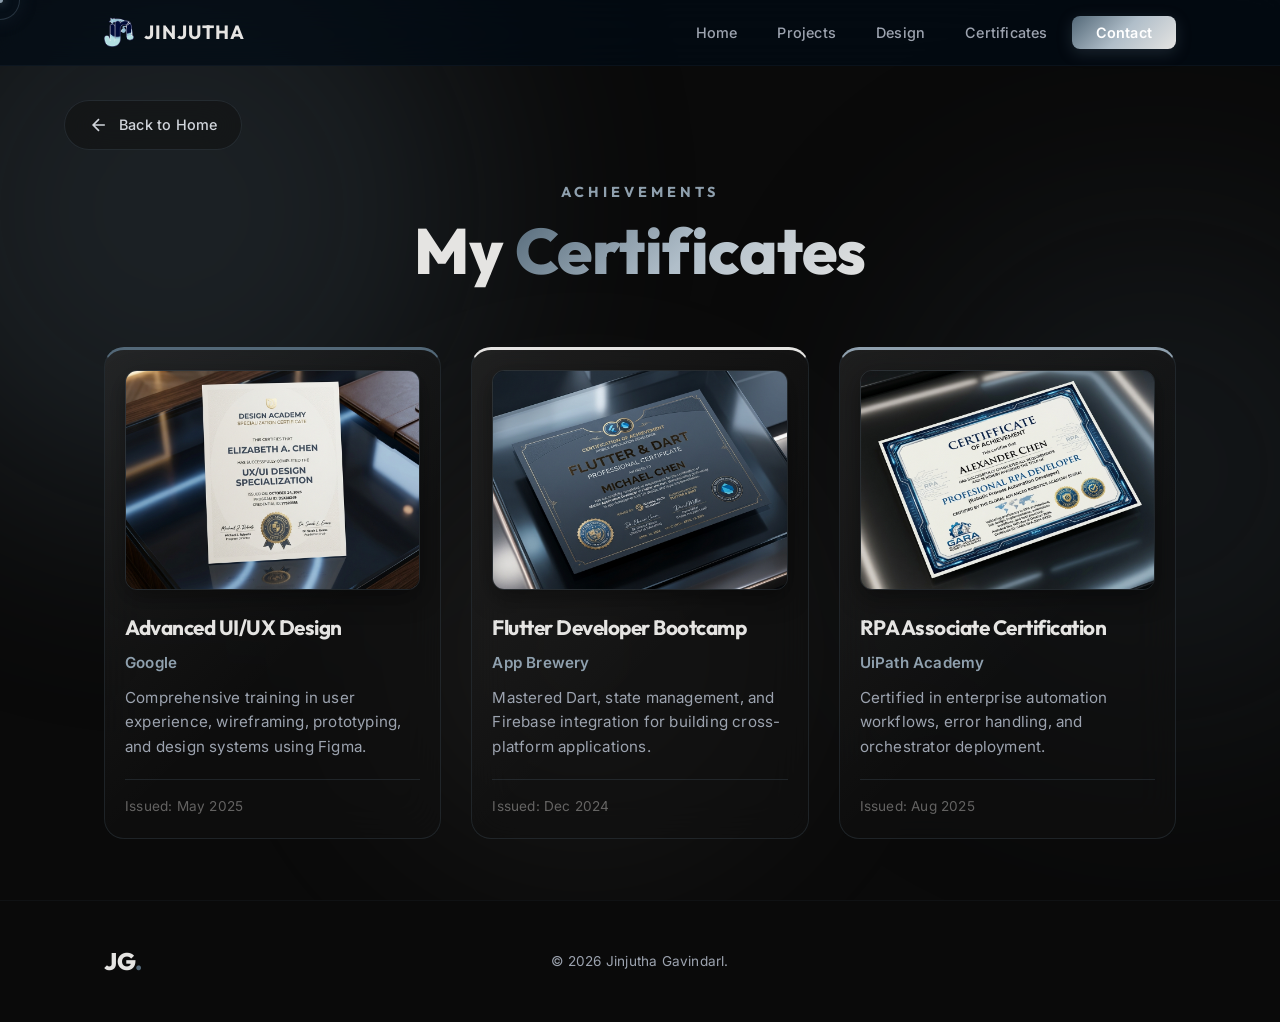
==== html/certificates.html @ 73c01860 "Update source code and bug fixes" ====
<!DOCTYPE html>
<html lang="th">
<head>
    <meta charset="UTF-8">
    <meta name="viewport" content="width=device-width, initial-scale=1.0">
    <title>Certificates — Jinjutha Gavindarl</title>
    <link rel="stylesheet" href="../style.css">
    <link rel="stylesheet" href="../css/certificates.css">
    <link href="https://fonts.googleapis.com/css2?family=Outfit:wght@300;400;500;600;700;800&family=Inter:wght@300;400;500;600;700&display=swap" rel="stylesheet">
</head>
<body>
    <!-- Custom Cursor -->
    <div class="cursor-dot" id="cursor-dot"></div>
    <div class="cursor-outline" id="cursor-outline"></div>
    <div class="bg-orbs">
        <div class="orb orb-1"></div>
        <div class="orb orb-2"></div>
        <div class="orb orb-3"></div>
    </div>
    
    <!-- Navbar -->
    <nav class="navbar" id="navbar">
        <div class="nav-inner">
            <div class="logo">
                <a href="../index.html" style="display:flex; align-items:center; gap:10px; text-decoration:none;">
                    <img src="../assets/shared/logo.png" height="30px" width="30px">
                    <span class="logo-text">JINJUTHA</span>
                </a>
            </div>
            <ul class="nav-links" id="navLinks">
                <li><a href="../index.html#home" class="nav-link">Home</a></li>
                <li><a href="projects.html" class="nav-link">Projects</a></li>
                <li><a href="design.html" class="nav-link">Design</a></li>
                <li><a href="certificates.html" class="nav-link active">Certificates</a></li>
                <li><a href="../index.html#contact" class="nav-cta">Contact</a></li>
            </ul>
            <button class="hamburger" id="hamburger" aria-label="Toggle menu">
                <span></span><span></span><span></span>
            </button>
        </div>
    </nav>

    <!-- Back Button -->
    <div class="back-nav">
        <a href="../index.html" class="btn-back">
            <svg width="20" height="20" viewBox="0 0 24 24" fill="none" stroke="currentColor" stroke-width="2"><path d="M19 12H5M12 19l-7-7 7-7"/></svg>
            Back to Home
        </a>
    </div>

    <!-- Certificates Section -->
    <section class="certificates" style="padding-top: 180px; min-height: 100vh;">
        <div class="section-container">
            <h2 class="section-label" style="text-align: center;">Achievements</h2>
            <h3 class="section-heading" style="text-align:center; margin-bottom: 60px;">My <span class="gradient-text">Certificates</span></h3>

            <div class="cert-grid">
                <!-- Google UI/UX Cert -->
                <div class="glass-card cert-card cert-uiux">
                    <img src="../assets/certificates/ui_ux.png" alt="Google UI/UX Certificate" class="cert-image">
                    <h4>Advanced UI/UX Design</h4>
                    <p class="cert-issuer">Google</p>
                    <p class="cert-desc">Comprehensive training in user experience, wireframing, prototyping, and design systems using Figma.</p>
                    <span class="cert-date">Issued: May 2025</span>
                </div>

                <!-- Flutter Cert -->
                <div class="glass-card cert-card cert-flutter">
                    <img src="../assets/certificates/flutter.png" alt="Flutter Certificate" class="cert-image">
                    <h4>Flutter Developer Bootcamp</h4>
                    <p class="cert-issuer">App Brewery</p>
                    <p class="cert-desc">Mastered Dart, state management, and Firebase integration for building cross-platform applications.</p>
                    <span class="cert-date">Issued: Dec 2024</span>
                </div>

                <!-- UiPath RPA Associate Cert -->
                <div class="glass-card cert-card cert-rpa">
                    <img src="../assets/certificates/rpa.png" alt="UiPath Certificate" class="cert-image">
                    <h4>RPA Associate Certification</h4>
                    <p class="cert-issuer">UiPath Academy</p>
                    <p class="cert-desc">Certified in enterprise automation workflows, error handling, and orchestrator deployment.</p>
                    <span class="cert-date">Issued: Aug 2025</span>
                </div>
            </div>
        </div>
    </section>

    <!-- Footer -->
    <footer class="footer">
        <div class="footer-inner">
            <div class="footer-logo">JG<span>.</span></div>
            <p>&copy; 2026 Jinjutha Gavindarl.</p>
        </div>
    </footer>

    <script src="../js/navigation.js"></script>
    <script src="../js/animations.js"></script>
</body>
</html>
---- style.css ----
/* =============================================
   MAIN STYLESHEET
   This file imports all modular CSS files
   ============================================= */

@import url('css/base.css');
@import url('css/navbar.css');
@import url('css/hero.css');
@import url('css/about.css');
@import url('css/services.css');
@import url('css/projects.css');
@import url('css/skills.css');
@import url('css/contact.css');
@import url('css/animations.css');
@import url('css/responsive.css');
---- css/certificates.css ----
/* =============================================
   CERTIFICATES SHOWCASE STYLES
   ============================================= */

.cert-grid {
    display: grid;
    grid-template-columns: repeat(auto-fit, minmax(300px, 1fr));
    gap: 30px;
}

.cert-card {
    padding: 20px;
    text-align: left;
    display: flex;
    flex-direction: column;
    transition: var(--transition);
}

.cert-card.cert-uiux {
    border-top: 3px solid var(--primary);
}

.cert-card.cert-flutter {
    border-top: 3px solid var(--accent);
}

.cert-card.cert-rpa {
    border-top: 3px solid var(--primary-light);
}

.cert-image {
    width: 100%;
    height: 220px;
    object-fit: cover;
    border-radius: 12px;
    margin-bottom: 20px;
    border: 1px solid var(--glass-border);
    box-shadow: 0 8px 24px rgba(0, 0, 0, 0.4);
    transition: var(--transition-smooth);
}

.cert-card:hover .cert-image {
    transform: scale(1.02);
    border-color: var(--primary-light);
}

.cert-card h4 {
    font-family: var(--font-display);
    font-size: 1.3rem;
    margin-bottom: 5px;
    color: var(--text-bright);
}

.cert-issuer {
    color: var(--primary-light);
    font-weight: 600;
    margin-bottom: 10px;
    font-size: 0.95rem;
}

.cert-desc {
    color: var(--text-dim);
    font-size: 0.95rem;
    margin-bottom: 20px;
    line-height: 1.6;
}

.cert-date {
    font-size: 0.85rem;
    color: rgba(229, 228, 226, 0.4);
    border-top: 1px solid var(--glass-border);
    padding-top: 15px;
    margin-top: auto;
    width: 100%;
}
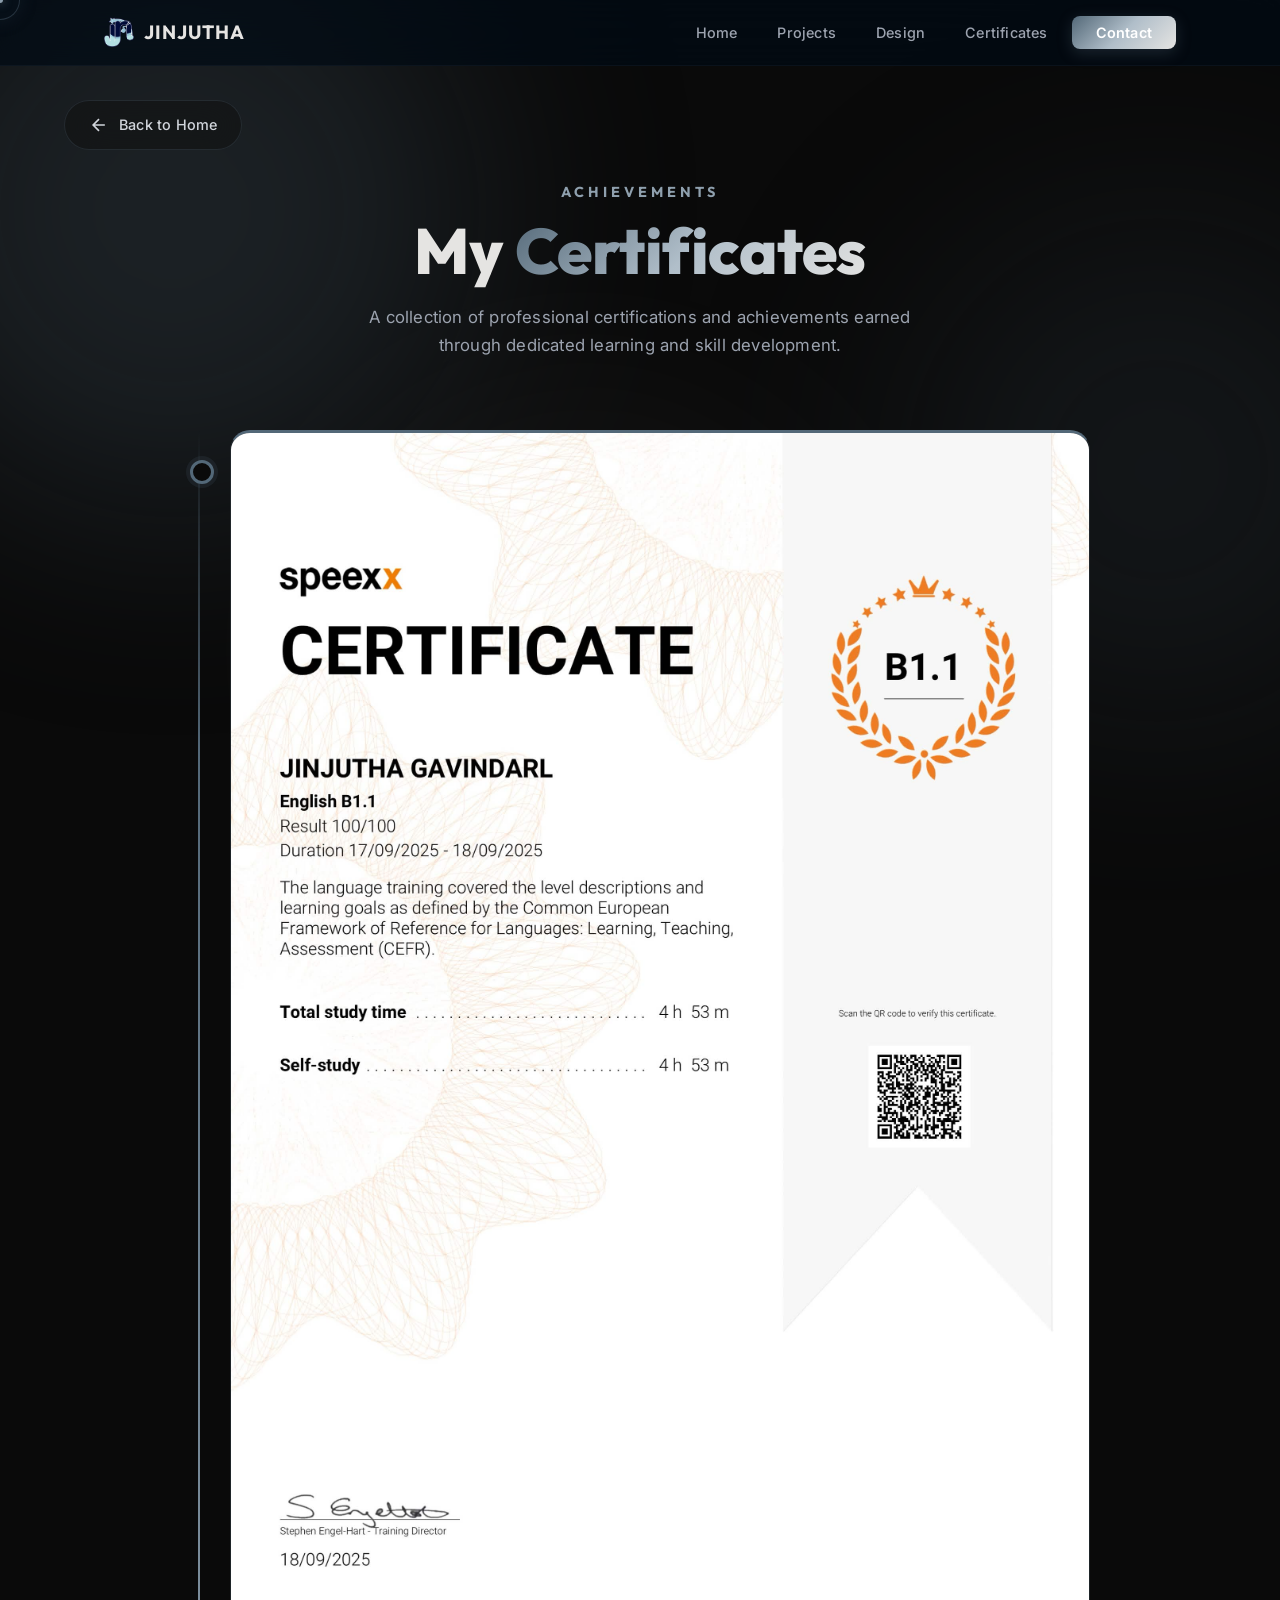
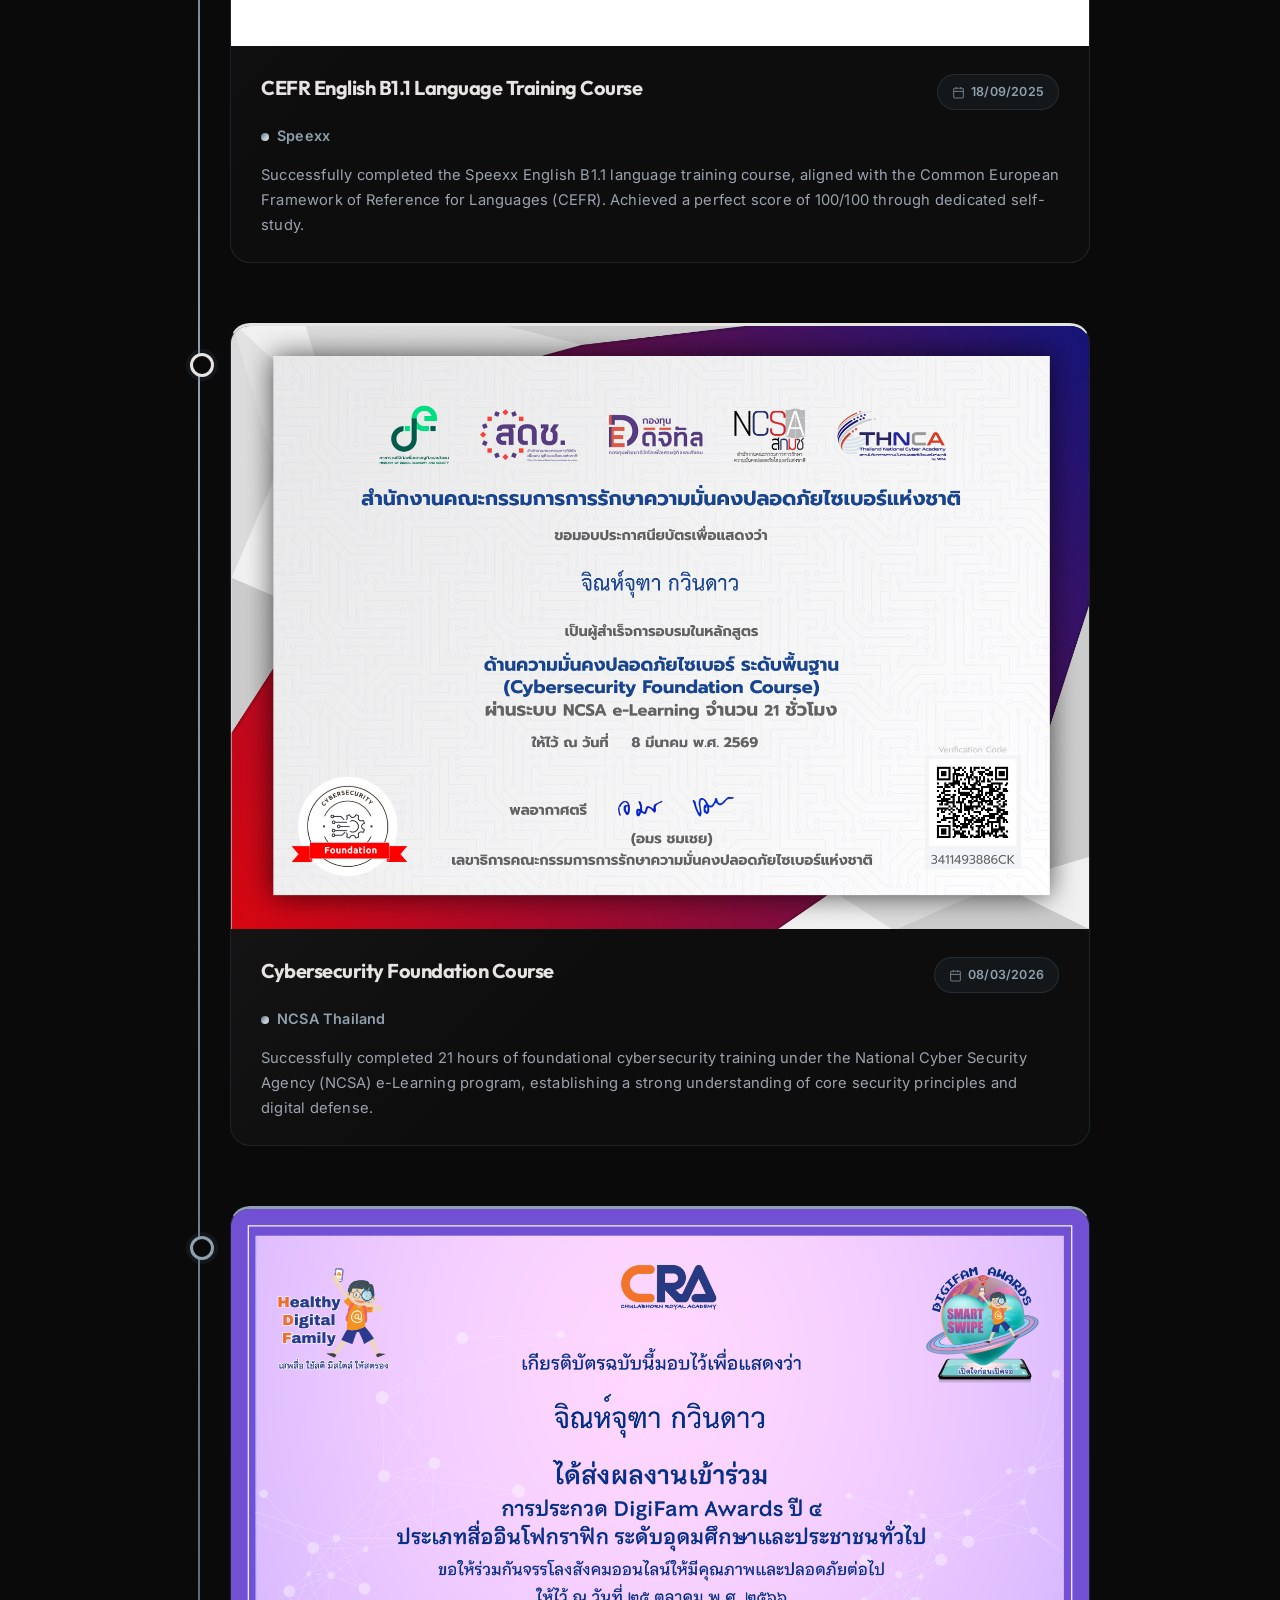
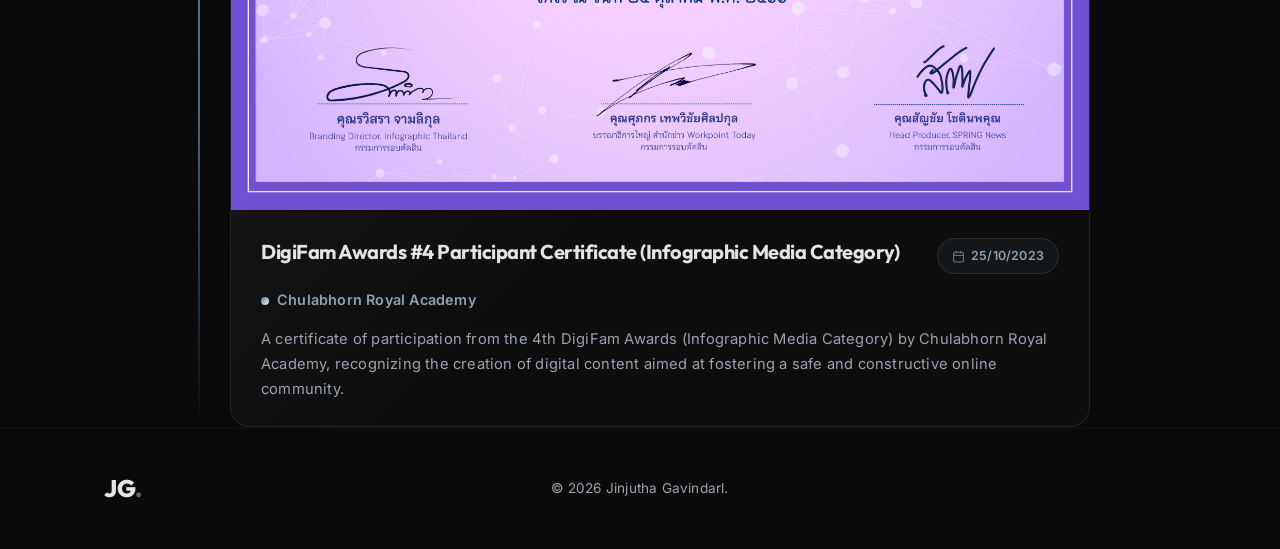
==== commit 43c5628f: "update" ====
--- a/html/certificates.html
+++ b/html/certificates.html
@@ -3,7 +3,8 @@
 <head>
     <meta charset="UTF-8">
     <meta name="viewport" content="width=device-width, initial-scale=1.0">
-    <title>Certificates — Jinjutha Gavindarl</title>
+    <title>Certificates</title>
+    <meta name="description" content="Professional certificates and achievements by Jinjutha Gavindarl — CEFR English, Cybersecurity, and Digital Media awards.">
     <link rel="stylesheet" href="../style.css">
     <link rel="stylesheet" href="../css/certificates.css">
     <link href="https://fonts.googleapis.com/css2?family=Outfit:wght@300;400;500;600;700;800&family=Inter:wght@300;400;500;600;700&display=swap" rel="stylesheet">
@@ -51,39 +52,92 @@
     <!-- Certificates Section -->
     <section class="certificates" style="padding-top: 180px; min-height: 100vh;">
         <div class="section-container">
-            <h2 class="section-label" style="text-align: center;">Achievements</h2>
-            <h3 class="section-heading" style="text-align:center; margin-bottom: 60px;">My <span class="gradient-text">Certificates</span></h3>
+            <div class="cert-header">
+                <h2 class="section-label">Achievements</h2>
+                <h3 class="section-heading">My <span class="gradient-text">Certificates</span></h3>
+                <p class="cert-subtitle">A collection of professional certifications and achievements earned through dedicated learning and skill development.</p>
+            </div>
 
-            <div class="cert-grid">
-                <!-- Google UI/UX Cert -->
-                <div class="glass-card cert-card cert-uiux">
-                    <img src="../assets/certificates/ui_ux.png" alt="Google UI/UX Certificate" class="cert-image">
-                    <h4>Advanced UI/UX Design</h4>
-                    <p class="cert-issuer">Google</p>
-                    <p class="cert-desc">Comprehensive training in user experience, wireframing, prototyping, and design systems using Figma.</p>
-                    <span class="cert-date">Issued: May 2025</span>
+            <div class="cert-timeline">
+                <!-- Certificate 1 — Speexx -->
+                <div class="cert-timeline-item">
+                    <div class="glass-card cert-card" id="cert-speexx">
+                        <div class="cert-image-wrap" onclick="openCertLightbox('../assets/certificates/speexx.jpg')">
+                            <img src="../assets/certificates/speexx.jpg" alt="CEFR English B1.1 Certificate — Speexx" class="cert-image" loading="lazy">
+                            <div class="cert-zoom-icon">
+                                <svg width="20" height="20" viewBox="0 0 24 24" fill="none" stroke="currentColor" stroke-width="2" stroke-linecap="round"><circle cx="11" cy="11" r="8"/><line x1="21" y1="21" x2="16.65" y2="16.65"/><line x1="11" y1="8" x2="11" y2="14"/><line x1="8" y1="11" x2="14" y2="11"/></svg>
+                            </div>
+                        </div>
+                        <div class="cert-info">
+                            <div class="cert-info-header">
+                                <h4>CEFR English B1.1 Language Training Course</h4>
+                                <span class="cert-date-badge">
+                                    <svg viewBox="0 0 24 24" fill="none" stroke="currentColor" stroke-width="2"><rect x="3" y="4" width="18" height="18" rx="2" ry="2"/><line x1="16" y1="2" x2="16" y2="6"/><line x1="8" y1="2" x2="8" y2="6"/><line x1="3" y1="10" x2="21" y2="10"/></svg>
+                                    18/09/2025
+                                </span>
+                            </div>
+                            <p class="cert-issuer">Speexx</p>
+                            <p class="cert-desc">Successfully completed the Speexx English B1.1 language training course, aligned with the Common European Framework of Reference for Languages (CEFR). Achieved a perfect score of 100/100 through dedicated self-study.</p>
+                        </div>
+                    </div>
                 </div>
 
-                <!-- Flutter Cert -->
-                <div class="glass-card cert-card cert-flutter">
-                    <img src="../assets/certificates/flutter.png" alt="Flutter Certificate" class="cert-image">
-                    <h4>Flutter Developer Bootcamp</h4>
-                    <p class="cert-issuer">App Brewery</p>
-                    <p class="cert-desc">Mastered Dart, state management, and Firebase integration for building cross-platform applications.</p>
-                    <span class="cert-date">Issued: Dec 2024</span>
+                <!-- Certificate 2 — Cybersecurity -->
+                <div class="cert-timeline-item">
+                    <div class="glass-card cert-card" id="cert-cyber">
+                        <div class="cert-image-wrap" onclick="openCertLightbox('../assets/certificates/cyber.png')">
+                            <img src="../assets/certificates/cyber.png" alt="Cybersecurity Foundation Course Certificate — NCSA Thailand" class="cert-image" loading="lazy">
+                            <div class="cert-zoom-icon">
+                                <svg width="20" height="20" viewBox="0 0 24 24" fill="none" stroke="currentColor" stroke-width="2" stroke-linecap="round"><circle cx="11" cy="11" r="8"/><line x1="21" y1="21" x2="16.65" y2="16.65"/><line x1="11" y1="8" x2="11" y2="14"/><line x1="8" y1="11" x2="14" y2="11"/></svg>
+                            </div>
+                        </div>
+                        <div class="cert-info">
+                            <div class="cert-info-header">
+                                <h4>Cybersecurity Foundation Course</h4>
+                                <span class="cert-date-badge">
+                                    <svg viewBox="0 0 24 24" fill="none" stroke="currentColor" stroke-width="2"><rect x="3" y="4" width="18" height="18" rx="2" ry="2"/><line x1="16" y1="2" x2="16" y2="6"/><line x1="8" y1="2" x2="8" y2="6"/><line x1="3" y1="10" x2="21" y2="10"/></svg>
+                                    08/03/2026
+                                </span>
+                            </div>
+                            <p class="cert-issuer">NCSA Thailand</p>
+                            <p class="cert-desc">Successfully completed 21 hours of foundational cybersecurity training under the National Cyber Security Agency (NCSA) e-Learning program, establishing a strong understanding of core security principles and digital defense.</p>
+                        </div>
+                    </div>
                 </div>
 
-                <!-- UiPath RPA Associate Cert -->
-                <div class="glass-card cert-card cert-rpa">
-                    <img src="../assets/certificates/rpa.png" alt="UiPath Certificate" class="cert-image">
-                    <h4>RPA Associate Certification</h4>
-                    <p class="cert-issuer">UiPath Academy</p>
-                    <p class="cert-desc">Certified in enterprise automation workflows, error handling, and orchestrator deployment.</p>
-                    <span class="cert-date">Issued: Aug 2025</span>
+                <!-- Certificate 3 — CRA DigiFam -->
+                <div class="cert-timeline-item">
+                    <div class="glass-card cert-card" id="cert-cra">
+                        <div class="cert-image-wrap" onclick="openCertLightbox('../assets/certificates/cra.png')">
+                            <img src="../assets/certificates/cra.png" alt="DigiFam Awards Participant Certificate — Chulabhorn Royal Academy" class="cert-image" loading="lazy">
+                            <div class="cert-zoom-icon">
+                                <svg width="20" height="20" viewBox="0 0 24 24" fill="none" stroke="currentColor" stroke-width="2" stroke-linecap="round"><circle cx="11" cy="11" r="8"/><line x1="21" y1="21" x2="16.65" y2="16.65"/><line x1="11" y1="8" x2="11" y2="14"/><line x1="8" y1="11" x2="14" y2="11"/></svg>
+                            </div>
+                        </div>
+                        <div class="cert-info">
+                            <div class="cert-info-header">
+                                <h4>DigiFam Awards #4 Participant Certificate (Infographic Media Category)</h4>
+                                <span class="cert-date-badge">
+                                    <svg viewBox="0 0 24 24" fill="none" stroke="currentColor" stroke-width="2"><rect x="3" y="4" width="18" height="18" rx="2" ry="2"/><line x1="16" y1="2" x2="16" y2="6"/><line x1="8" y1="2" x2="8" y2="6"/><line x1="3" y1="10" x2="21" y2="10"/></svg>
+                                    25/10/2023
+                                </span>
+                            </div>
+                            <p class="cert-issuer">Chulabhorn Royal Academy</p>
+                            <p class="cert-desc">A certificate of participation from the 4th DigiFam Awards (Infographic Media Category) by Chulabhorn Royal Academy, recognizing the creation of digital content aimed at fostering a safe and constructive online community.</p>
+                        </div>
+                    </div>
                 </div>
             </div>
         </div>
     </section>
+
+    <!-- Lightbox / Modal for full-size certificate viewing -->
+    <div class="cert-lightbox" id="certLightbox" onclick="closeCertLightbox(event)">
+        <button class="cert-lightbox-close" onclick="closeCertLightbox(event)" aria-label="Close">
+            <svg width="24" height="24" viewBox="0 0 24 24" fill="none" stroke="currentColor" stroke-width="2" stroke-linecap="round"><line x1="18" y1="6" x2="6" y2="18"/><line x1="6" y1="6" x2="18" y2="18"/></svg>
+        </button>
+        <img id="certLightboxImg" src="" alt="Certificate full view">
+    </div>
 
     <!-- Footer -->
     <footer class="footer">
@@ -95,5 +149,34 @@
 
     <script src="../js/navigation.js"></script>
     <script src="../js/animations.js"></script>
+    <script>
+        // Lightbox functionality
+        function openCertLightbox(src) {
+            const lightbox = document.getElementById('certLightbox');
+            const img = document.getElementById('certLightboxImg');
+            img.src = src;
+            lightbox.classList.add('active');
+            document.body.style.overflow = 'hidden';
+        }
+
+        function closeCertLightbox(e) {
+            const lightbox = document.getElementById('certLightbox');
+            const img = document.getElementById('certLightboxImg');
+            // Only close if clicking outside the image or on the close button
+            if (e.target === lightbox || e.target.closest('.cert-lightbox-close')) {
+                lightbox.classList.remove('active');
+                document.body.style.overflow = '';
+            }
+        }
+
+        // Close on Escape key
+        document.addEventListener('keydown', (e) => {
+            if (e.key === 'Escape') {
+                const lightbox = document.getElementById('certLightbox');
+                lightbox.classList.remove('active');
+                document.body.style.overflow = '';
+            }
+        });
+    </script>
 </body>
 </html>
--- a/css/certificates.css
+++ b/css/certificates.css
@@ -1,75 +1,385 @@
 /* =============================================
    CERTIFICATES SHOWCASE STYLES
+   Premium timeline/showcase layout with full images
    ============================================= */
 
-.cert-grid {
-    display: grid;
-    grid-template-columns: repeat(auto-fit, minmax(300px, 1fr));
-    gap: 30px;
-}
-
+/* Header area */
+.cert-header {
+    text-align: center;
+    margin-bottom: 70px;
+}
+
+.cert-header .section-label {
+    text-align: center;
+}
+
+.cert-header .section-heading {
+    text-align: center;
+    margin-bottom: 16px;
+}
+
+.cert-subtitle {
+    color: var(--text-dim);
+    font-size: 1.05rem;
+    max-width: 560px;
+    margin: 0 auto;
+    line-height: 1.7;
+}
+
+/* Timeline layout */
+.cert-timeline {
+    display: flex;
+    flex-direction: column;
+    gap: 60px;
+    position: relative;
+    max-width: 900px;
+    margin: 0 auto;
+    padding-left: 40px;
+}
+
+/* Vertical line */
+.cert-timeline::before {
+    content: '';
+    position: absolute;
+    left: 8px;
+    top: 0;
+    bottom: 0;
+    width: 2px;
+    background: linear-gradient(
+        to bottom,
+        transparent,
+        var(--primary) 10%,
+        var(--primary-light) 50%,
+        var(--primary) 90%,
+        transparent
+    );
+}
+
+/* Timeline item */
+.cert-timeline-item {
+    position: relative;
+    opacity: 0;
+    transform: translateY(30px);
+    animation: certFadeIn 0.6s ease forwards;
+}
+
+.cert-timeline-item:nth-child(1) { animation-delay: 0.1s; }
+.cert-timeline-item:nth-child(2) { animation-delay: 0.3s; }
+.cert-timeline-item:nth-child(3) { animation-delay: 0.5s; }
+
+/* Timeline dot */
+.cert-timeline-item::before {
+    content: '';
+    position: absolute;
+    left: -40px;
+    top: 30px;
+    width: 18px;
+    height: 18px;
+    border-radius: 50%;
+    background: var(--bg-deep);
+    border: 3px solid var(--primary);
+    z-index: 2;
+    transition: all 0.3s ease;
+    box-shadow: 0 0 0 4px rgba(83, 104, 120, 0.15);
+}
+
+.cert-timeline-item:hover::before {
+    background: var(--primary);
+    box-shadow: 0 0 0 6px rgba(83, 104, 120, 0.25), 0 0 20px rgba(83, 104, 120, 0.4);
+    transform: scale(1.2);
+}
+
+/* The card */
 .cert-card {
-    padding: 20px;
-    text-align: left;
-    display: flex;
-    flex-direction: column;
-    transition: var(--transition);
-}
-
-.cert-card.cert-uiux {
-    border-top: 3px solid var(--primary);
-}
-
-.cert-card.cert-flutter {
-    border-top: 3px solid var(--accent);
-}
-
-.cert-card.cert-rpa {
-    border-top: 3px solid var(--primary-light);
+    padding: 0;
+    overflow: hidden;
+    transition: all 0.5s cubic-bezier(0.2, 0.8, 0.2, 1);
+    border: 1px solid var(--glass-border);
+    border-radius: var(--radius);
+}
+
+.cert-card:hover {
+    border-color: rgba(83, 104, 120, 0.5);
+    box-shadow: 0 20px 60px rgba(83, 104, 120, 0.2), 0 0 0 1px rgba(83, 104, 120, 0.1);
+    transform: translateY(-6px);
+}
+
+/* Image container — shows FULL image, no cropping */
+.cert-image-wrap {
+    position: relative;
+    overflow: hidden;
+    background: rgba(83, 104, 120, 0.05);
+    cursor: pointer;
+}
+
+.cert-image-wrap::after {
+    content: '';
+    position: absolute;
+    inset: 0;
+    background: linear-gradient(
+        to bottom,
+        transparent 70%,
+        rgba(10, 10, 10, 0.6)
+    );
+    pointer-events: none;
+    opacity: 0;
+    transition: opacity 0.3s ease;
+}
+
+.cert-card:hover .cert-image-wrap::after {
+    opacity: 1;
+}
+
+/* Zoom icon overlay */
+.cert-zoom-icon {
+    position: absolute;
+    bottom: 16px;
+    right: 16px;
+    width: 44px;
+    height: 44px;
+    background: rgba(10, 10, 10, 0.7);
+    backdrop-filter: blur(10px);
+    border: 1px solid rgba(83, 104, 120, 0.4);
+    border-radius: 12px;
+    display: flex;
+    align-items: center;
+    justify-content: center;
+    z-index: 3;
+    opacity: 0;
+    transform: translateY(8px);
+    transition: all 0.3s ease;
+    color: var(--text-bright);
+}
+
+.cert-card:hover .cert-zoom-icon {
+    opacity: 1;
+    transform: translateY(0);
 }
 
 .cert-image {
     width: 100%;
-    height: 220px;
-    object-fit: cover;
-    border-radius: 12px;
-    margin-bottom: 20px;
-    border: 1px solid var(--glass-border);
-    box-shadow: 0 8px 24px rgba(0, 0, 0, 0.4);
-    transition: var(--transition-smooth);
+    height: auto;
+    display: block;
+    transition: transform 0.6s cubic-bezier(0.2, 0.8, 0.2, 1);
 }
 
 .cert-card:hover .cert-image {
-    transform: scale(1.02);
-    border-color: var(--primary-light);
+    transform: scale(1.03);
+}
+
+/* Card info section */
+.cert-info {
+    padding: 28px 30px 24px;
+}
+
+.cert-info-header {
+    display: flex;
+    align-items: flex-start;
+    justify-content: space-between;
+    gap: 16px;
+    margin-bottom: 12px;
 }
 
 .cert-card h4 {
     font-family: var(--font-display);
-    font-size: 1.3rem;
-    margin-bottom: 5px;
+    font-size: 1.25rem;
+    font-weight: 700;
     color: var(--text-bright);
-}
-
-.cert-issuer {
+    line-height: 1.35;
+    flex: 1;
+}
+
+.cert-date-badge {
+    display: inline-flex;
+    align-items: center;
+    gap: 6px;
+    padding: 6px 14px;
+    background: rgba(83, 104, 120, 0.12);
+    border: 1px solid rgba(83, 104, 120, 0.25);
+    border-radius: 20px;
+    font-size: 0.78rem;
     color: var(--primary-light);
     font-weight: 600;
-    margin-bottom: 10px;
-    font-size: 0.95rem;
+    white-space: nowrap;
+    flex-shrink: 0;
+}
+
+.cert-date-badge svg {
+    width: 13px;
+    height: 13px;
+    opacity: 0.7;
+}
+
+.cert-issuer {
+    display: inline-flex;
+    align-items: center;
+    gap: 8px;
+    color: var(--primary-light);
+    font-weight: 600;
+    font-size: 0.9rem;
+    margin-bottom: 14px;
+}
+
+.cert-issuer::before {
+    content: '';
+    width: 8px;
+    height: 8px;
+    border-radius: 50%;
+    background: var(--gradient-main);
+    flex-shrink: 0;
 }
 
 .cert-desc {
     color: var(--text-dim);
-    font-size: 0.95rem;
-    margin-bottom: 20px;
-    line-height: 1.6;
-}
-
-.cert-date {
-    font-size: 0.85rem;
-    color: rgba(229, 228, 226, 0.4);
-    border-top: 1px solid var(--glass-border);
-    padding-top: 15px;
-    margin-top: auto;
-    width: 100%;
-}
+    font-size: 0.92rem;
+    line-height: 1.7;
+}
+
+/* Accent color per card */
+.cert-timeline-item:nth-child(1) .cert-card {
+    border-top: 3px solid var(--primary);
+}
+.cert-timeline-item:nth-child(2) .cert-card {
+    border-top: 3px solid var(--accent);
+}
+.cert-timeline-item:nth-child(3) .cert-card {
+    border-top: 3px solid var(--primary-light);
+}
+
+.cert-timeline-item:nth-child(1)::before {
+    border-color: var(--primary);
+}
+.cert-timeline-item:nth-child(2)::before {
+    border-color: var(--accent);
+}
+.cert-timeline-item:nth-child(3)::before {
+    border-color: var(--primary-light);
+}
+
+/* ============ LIGHTBOX / MODAL ============ */
+.cert-lightbox {
+    position: fixed;
+    inset: 0;
+    background: rgba(0, 0, 0, 0.92);
+    backdrop-filter: blur(20px);
+    -webkit-backdrop-filter: blur(20px);
+    z-index: 10000;
+    display: flex;
+    align-items: center;
+    justify-content: center;
+    padding: 40px;
+    opacity: 0;
+    visibility: hidden;
+    transition: all 0.4s cubic-bezier(0.2, 0.8, 0.2, 1);
+    cursor: zoom-out;
+}
+
+.cert-lightbox.active {
+    opacity: 1;
+    visibility: visible;
+}
+
+.cert-lightbox img {
+    max-width: 90%;
+    max-height: 90vh;
+    border-radius: 16px;
+    box-shadow: 0 30px 80px rgba(0, 0, 0, 0.5);
+    border: 1px solid rgba(83, 104, 120, 0.3);
+    transform: scale(0.9);
+    transition: transform 0.4s cubic-bezier(0.2, 0.8, 0.2, 1);
+    cursor: default;
+}
+
+.cert-lightbox.active img {
+    transform: scale(1);
+}
+
+.cert-lightbox-close {
+    position: absolute;
+    top: 24px;
+    right: 24px;
+    width: 48px;
+    height: 48px;
+    background: rgba(255, 255, 255, 0.08);
+    border: 1px solid rgba(255, 255, 255, 0.15);
+    border-radius: 50%;
+    display: flex;
+    align-items: center;
+    justify-content: center;
+    color: white;
+    cursor: pointer;
+    transition: all 0.3s ease;
+    z-index: 10001;
+}
+
+.cert-lightbox-close:hover {
+    background: rgba(255, 255, 255, 0.15);
+    transform: rotate(90deg);
+}
+
+/* ============ ANIMATIONS ============ */
+@keyframes certFadeIn {
+    to {
+        opacity: 1;
+        transform: translateY(0);
+    }
+}
+
+/* ============ RESPONSIVE ============ */
+@media (max-width: 768px) {
+    .cert-timeline {
+        padding-left: 30px;
+        gap: 40px;
+    }
+
+    .cert-timeline::before {
+        left: 6px;
+    }
+
+    .cert-timeline-item::before {
+        left: -30px;
+        width: 14px;
+        height: 14px;
+        top: 24px;
+    }
+
+    .cert-info {
+        padding: 20px 20px 18px;
+    }
+
+    .cert-info-header {
+        flex-direction: column;
+        gap: 10px;
+    }
+
+    .cert-card h4 {
+        font-size: 1.1rem;
+    }
+
+    .cert-lightbox {
+        padding: 20px;
+    }
+
+    .cert-lightbox img {
+        max-width: 95%;
+    }
+}
+
+@media (max-width: 480px) {
+    .cert-timeline {
+        padding-left: 0;
+        gap: 30px;
+    }
+
+    .cert-timeline::before {
+        display: none;
+    }
+
+    .cert-timeline-item::before {
+        display: none;
+    }
+
+    .cert-info {
+        padding: 16px;
+    }
+}
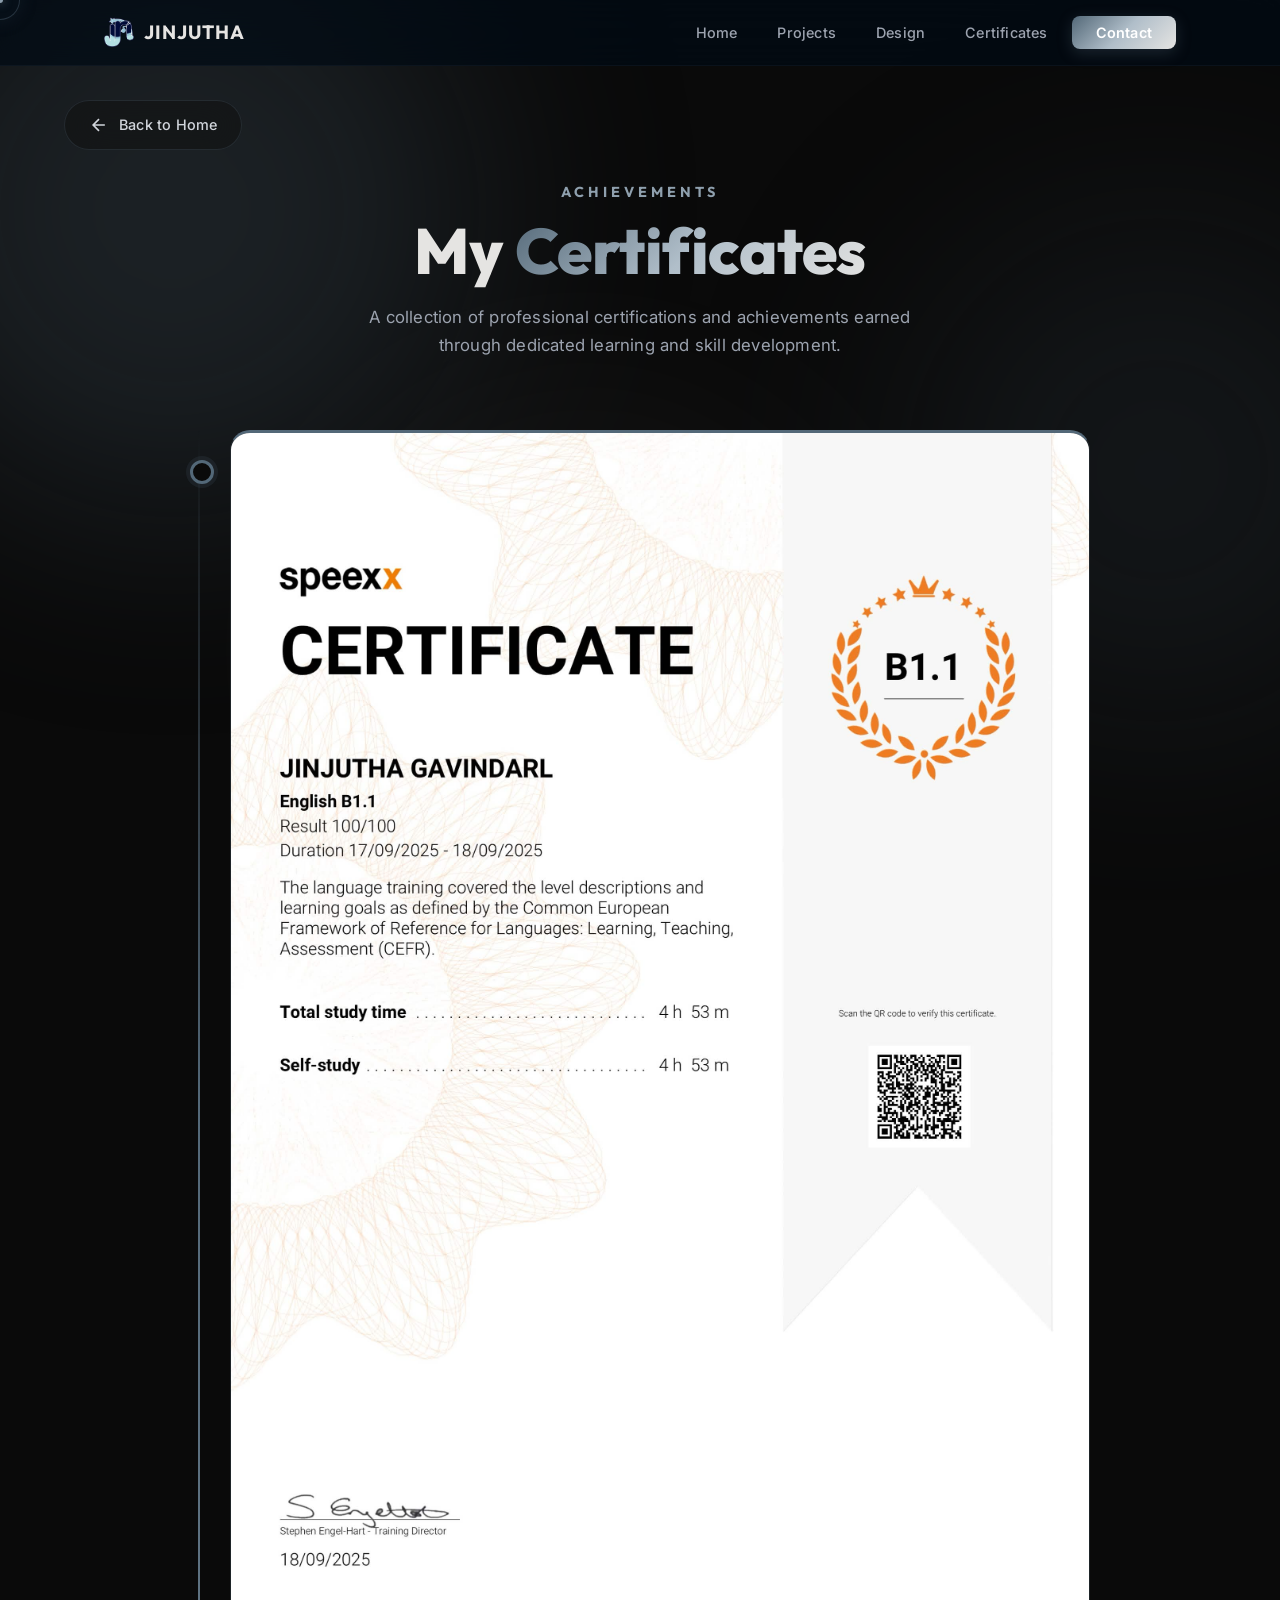
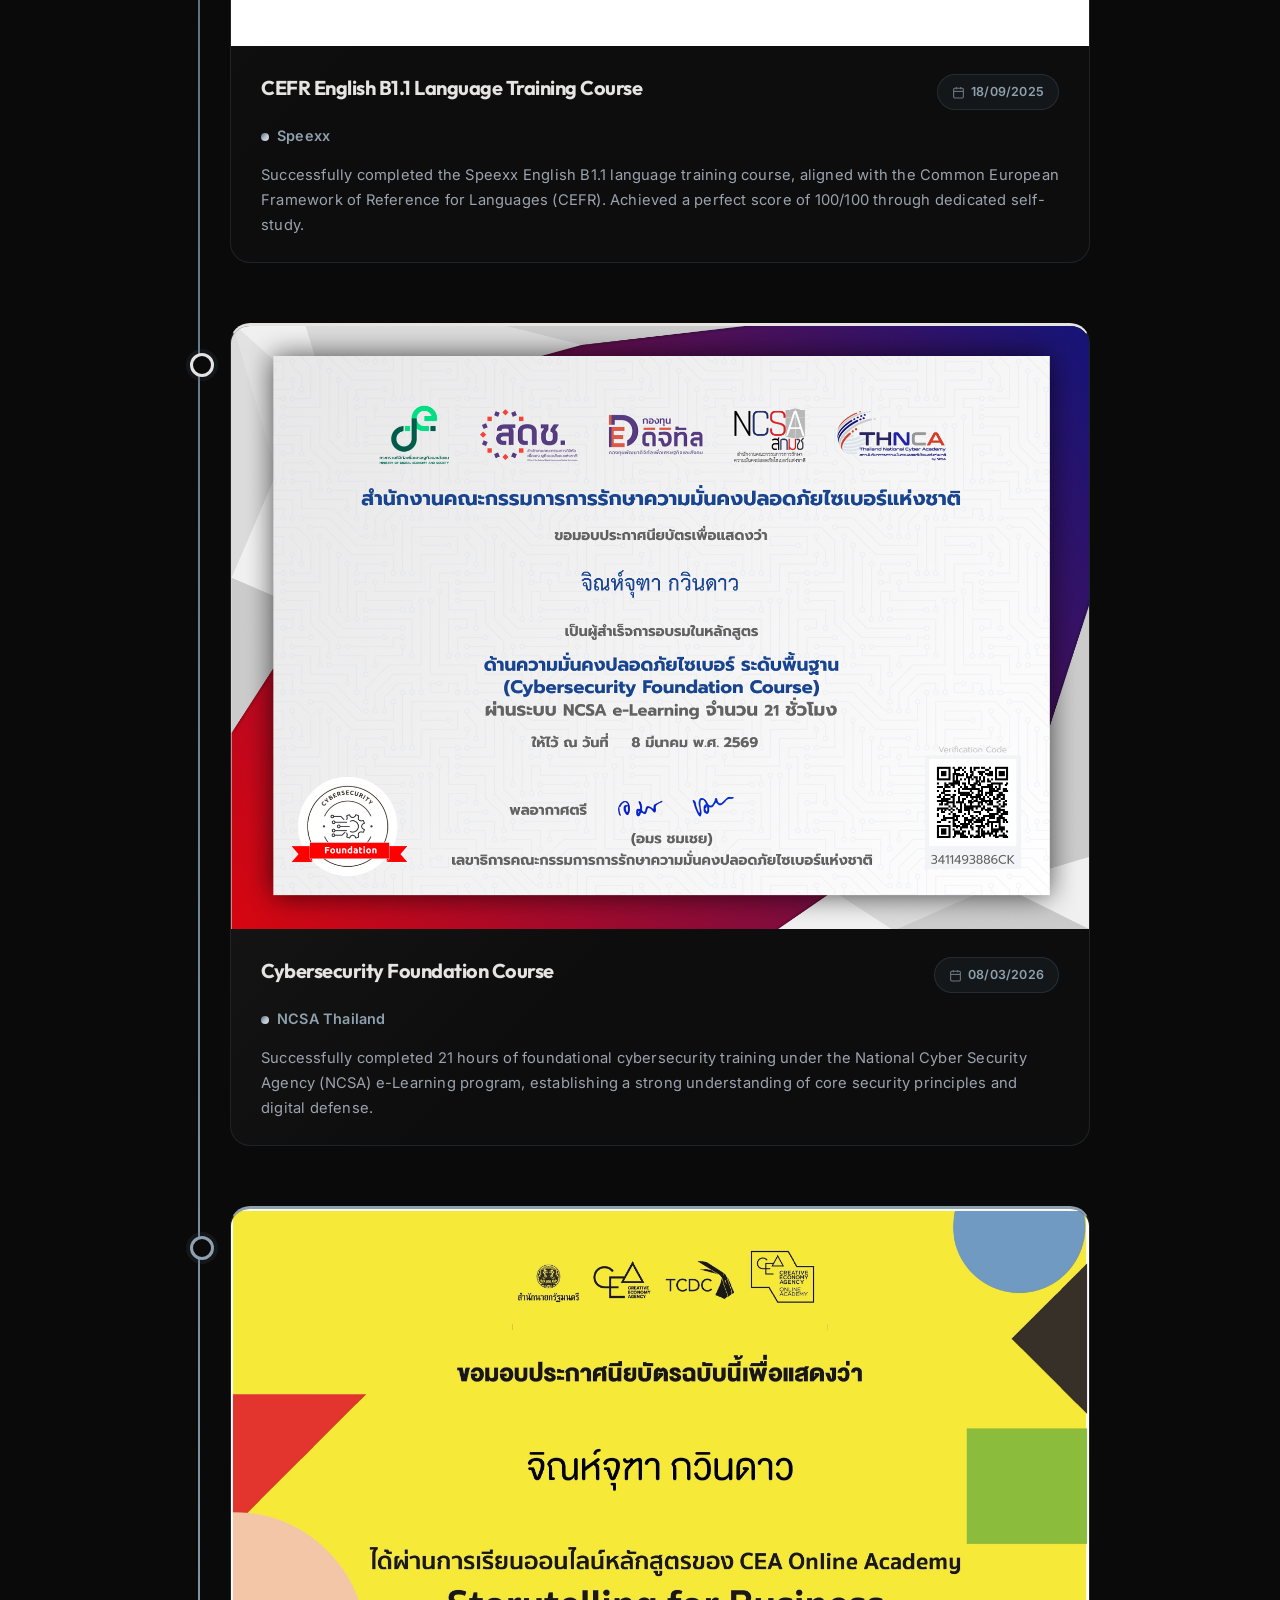
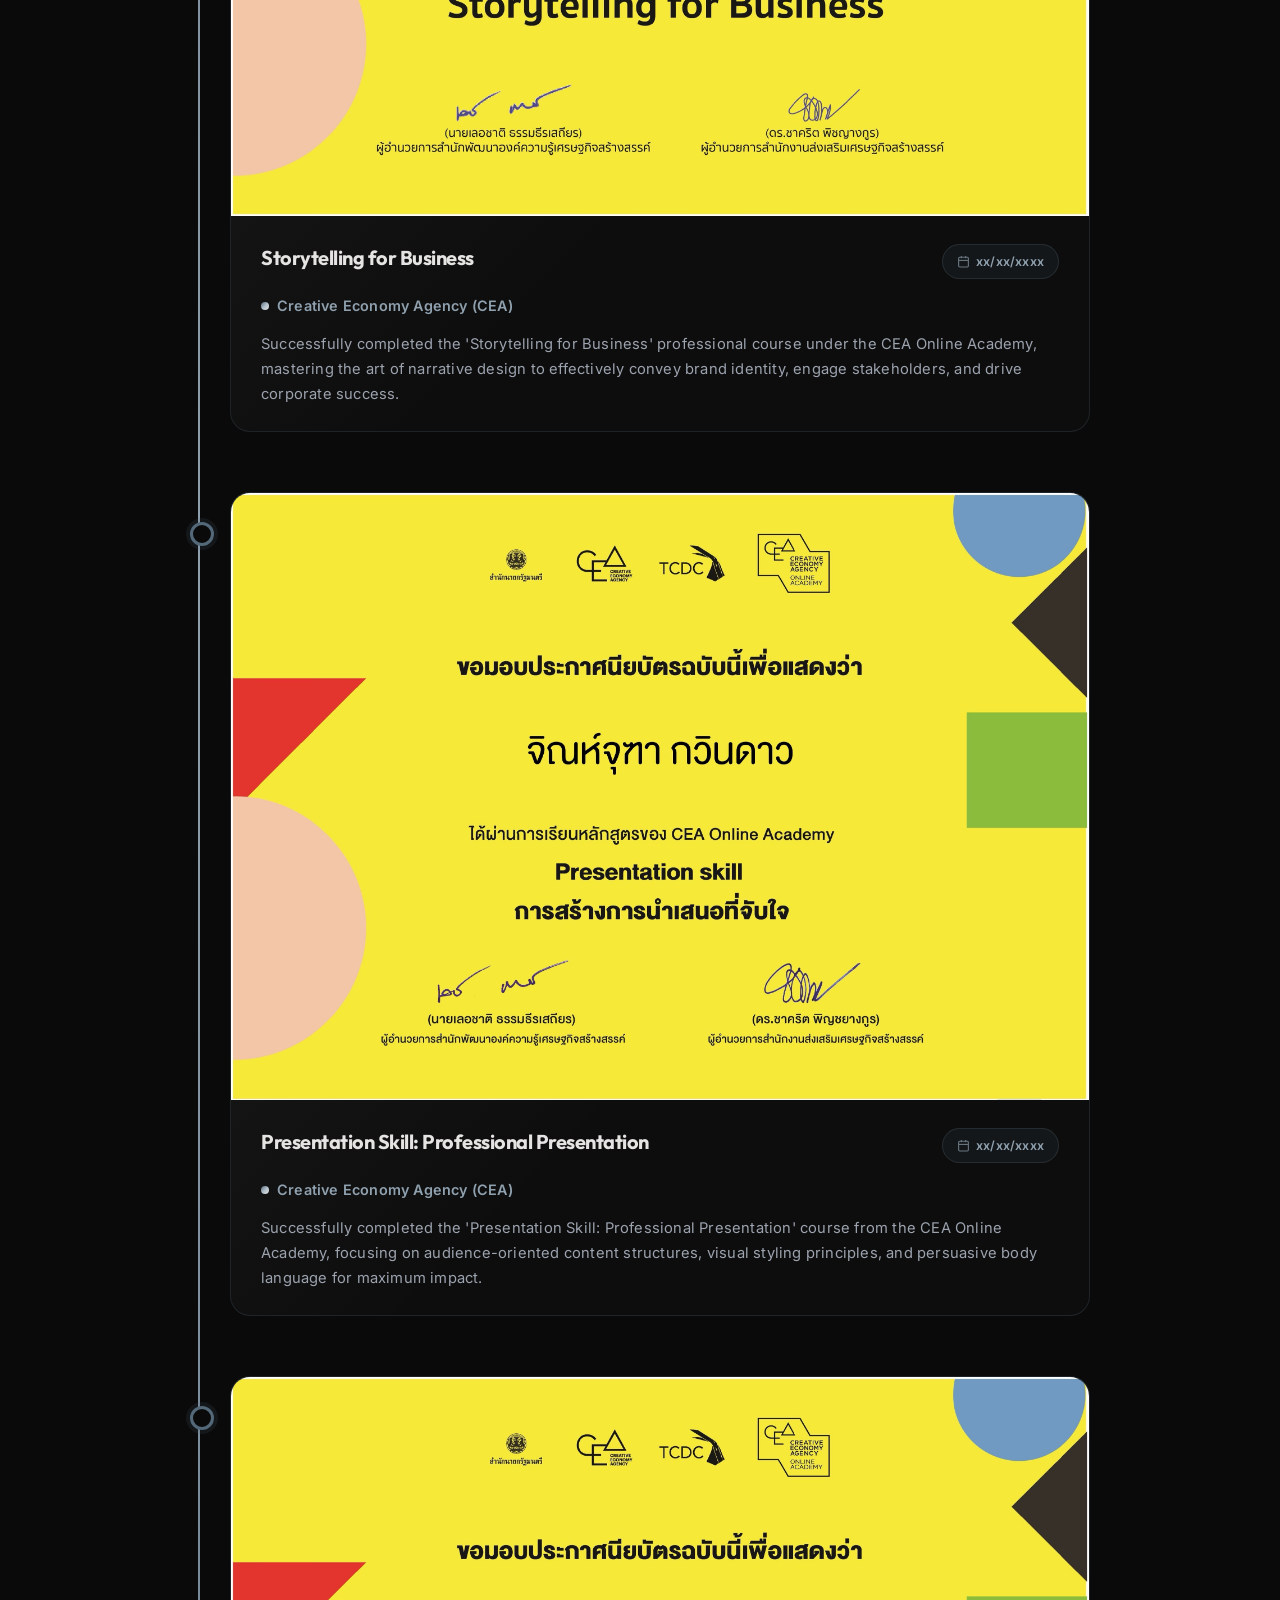
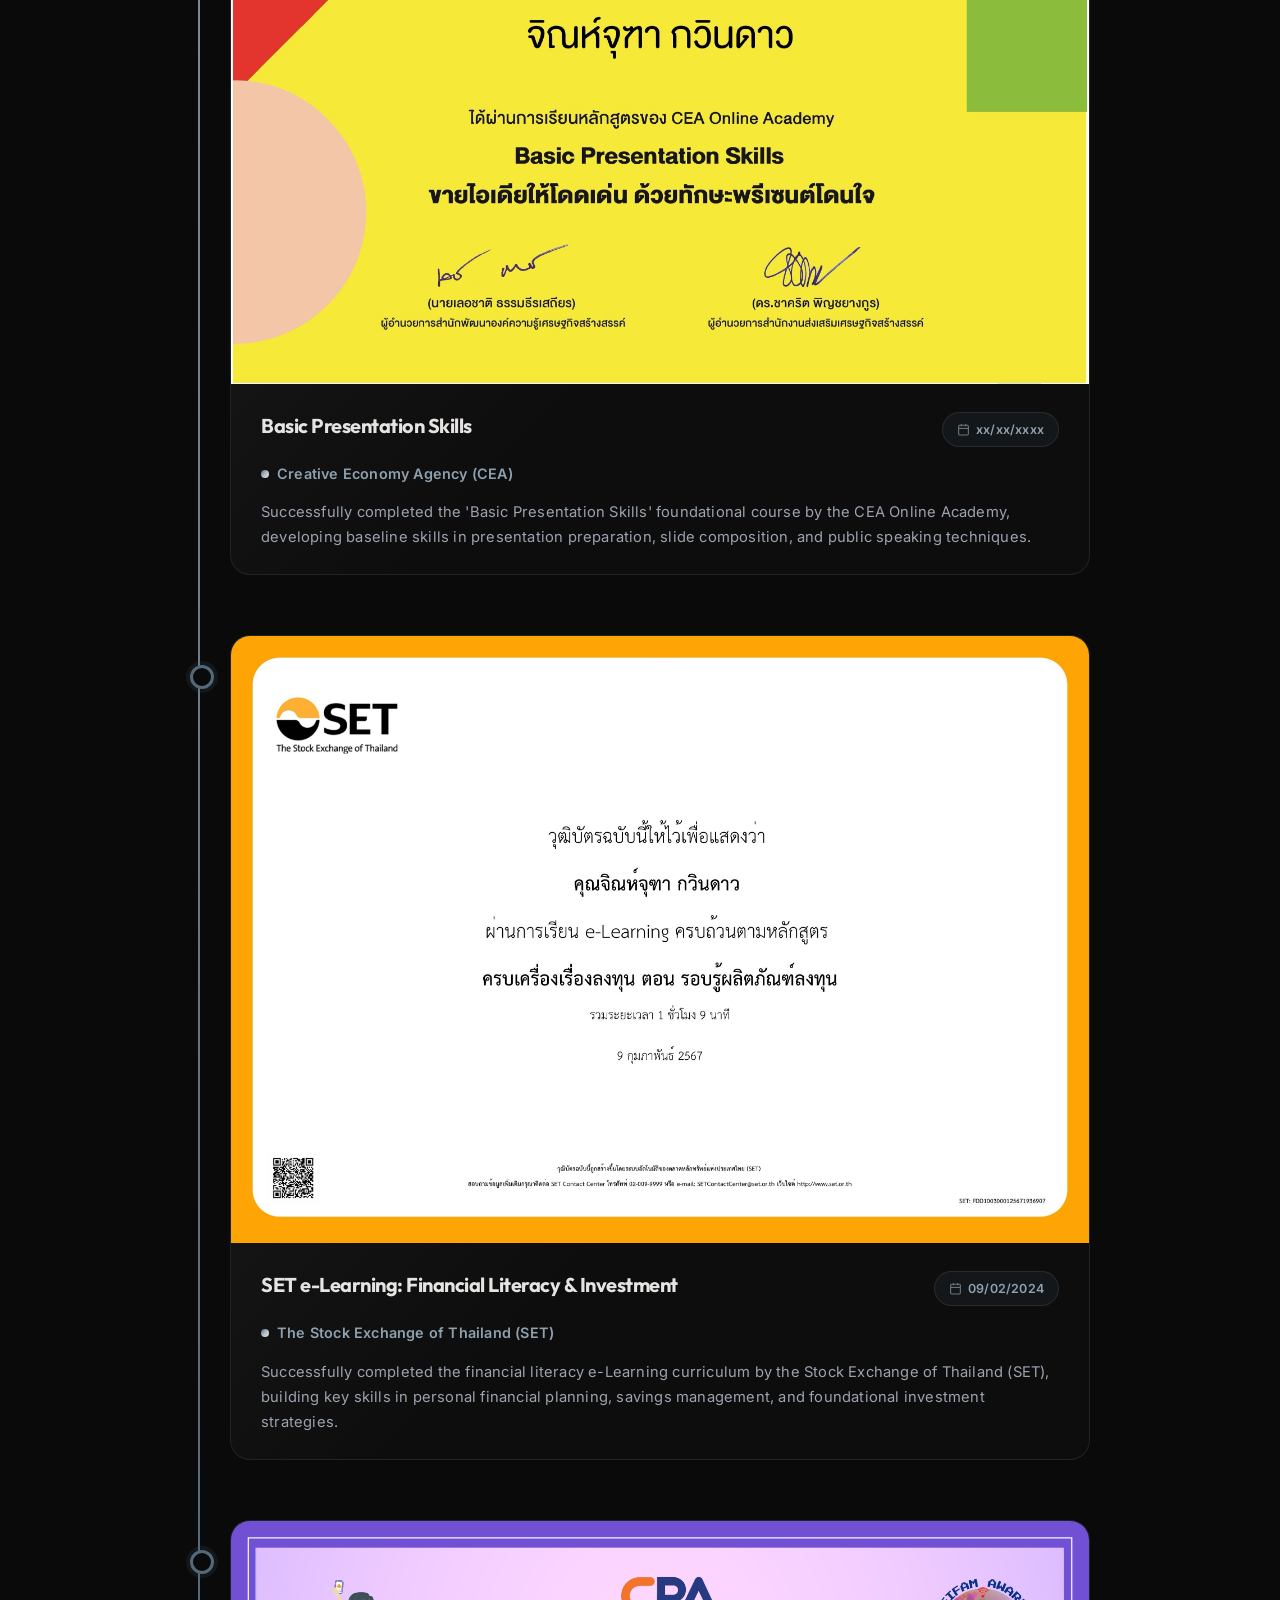
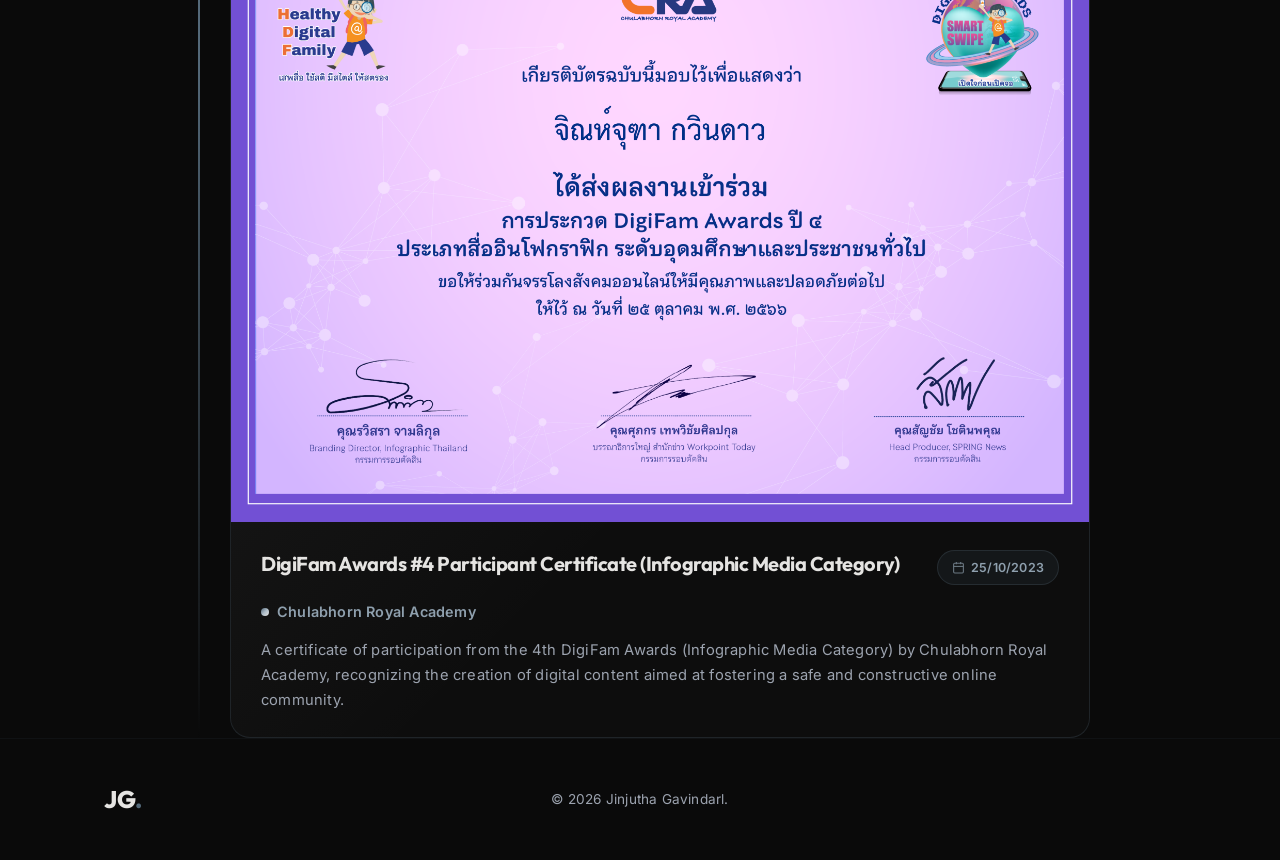
==== commit e05c538e: "update2" ====
--- a/html/certificates.html
+++ b/html/certificates.html
@@ -105,7 +105,99 @@
                     </div>
                 </div>
 
-                <!-- Certificate 3 — CRA DigiFam -->
+                <!-- Certificate 3 — Storytelling for Business -->
+                <div class="cert-timeline-item">
+                    <div class="glass-card cert-card" id="cert-storytelling">
+                        <div class="cert-image-wrap" onclick="openCertLightbox('../assets/certificates/cea3.jpg')">
+                            <img src="../assets/certificates/cea3.jpg" alt="Storytelling for Business Certificate — Creative Economy Agency" class="cert-image" loading="lazy">
+                            <div class="cert-zoom-icon">
+                                <svg width="20" height="20" viewBox="0 0 24 24" fill="none" stroke="currentColor" stroke-width="2" stroke-linecap="round"><circle cx="11" cy="11" r="8"/><line x1="21" y1="21" x2="16.65" y2="16.65"/><line x1="11" y1="8" x2="11" y2="14"/><line x1="8" y1="11" x2="14" y2="11"/></svg>
+                            </div>
+                        </div>
+                        <div class="cert-info">
+                            <div class="cert-info-header">
+                                <h4>Storytelling for Business</h4>
+                                <span class="cert-date-badge">
+                                    <svg viewBox="0 0 24 24" fill="none" stroke="currentColor" stroke-width="2"><rect x="3" y="4" width="18" height="18" rx="2" ry="2"/><line x1="16" y1="2" x2="16" y2="6"/><line x1="8" y1="2" x2="8" y2="6"/><line x1="3" y1="10" x2="21" y2="10"/></svg>
+                                    xx/xx/xxxx
+                                </span>
+                            </div>
+                            <p class="cert-issuer">Creative Economy Agency (CEA)</p>
+                            <p class="cert-desc">Successfully completed the 'Storytelling for Business' professional course under the CEA Online Academy, mastering the art of narrative design to effectively convey brand identity, engage stakeholders, and drive corporate success.</p>
+                        </div>
+                    </div>
+                </div>
+
+                <!-- Certificate 4 — Presentation Skill -->
+                <div class="cert-timeline-item">
+                    <div class="glass-card cert-card" id="cert-presentation">
+                        <div class="cert-image-wrap" onclick="openCertLightbox('../assets/certificates/cea1.jpg')">
+                            <img src="../assets/certificates/cea1.jpg" alt="Presentation Skill Professional Certificate — Creative Economy Agency" class="cert-image" loading="lazy">
+                            <div class="cert-zoom-icon">
+                                <svg width="20" height="20" viewBox="0 0 24 24" fill="none" stroke="currentColor" stroke-width="2" stroke-linecap="round"><circle cx="11" cy="11" r="8"/><line x1="21" y1="21" x2="16.65" y2="16.65"/><line x1="11" y1="8" x2="11" y2="14"/><line x1="8" y1="11" x2="14" y2="11"/></svg>
+                            </div>
+                        </div>
+                        <div class="cert-info">
+                            <div class="cert-info-header">
+                                <h4>Presentation Skill: Professional Presentation</h4>
+                                <span class="cert-date-badge">
+                                    <svg viewBox="0 0 24 24" fill="none" stroke="currentColor" stroke-width="2"><rect x="3" y="4" width="18" height="18" rx="2" ry="2"/><line x1="16" y1="2" x2="16" y2="6"/><line x1="8" y1="2" x2="8" y2="6"/><line x1="3" y1="10" x2="21" y2="10"/></svg>
+                                    xx/xx/xxxx
+                                </span>
+                            </div>
+                            <p class="cert-issuer">Creative Economy Agency (CEA)</p>
+                            <p class="cert-desc">Successfully completed the 'Presentation Skill: Professional Presentation' course from the CEA Online Academy, focusing on audience-oriented content structures, visual styling principles, and persuasive body language for maximum impact.</p>
+                        </div>
+                    </div>
+                </div>
+
+                <!-- Certificate 5 — Basic Presentation Skills -->
+                <div class="cert-timeline-item">
+                    <div class="glass-card cert-card" id="cert-basic-presentation">
+                        <div class="cert-image-wrap" onclick="openCertLightbox('../assets/certificates/cea2.jpg')">
+                            <img src="../assets/certificates/cea2.jpg" alt="Basic Presentation Skills Certificate — Creative Economy Agency" class="cert-image" loading="lazy">
+                            <div class="cert-zoom-icon">
+                                <svg width="20" height="20" viewBox="0 0 24 24" fill="none" stroke="currentColor" stroke-width="2" stroke-linecap="round"><circle cx="11" cy="11" r="8"/><line x1="21" y1="21" x2="16.65" y2="16.65"/><line x1="11" y1="8" x2="11" y2="14"/><line x1="8" y1="11" x2="14" y2="11"/></svg>
+                            </div>
+                        </div>
+                        <div class="cert-info">
+                            <div class="cert-info-header">
+                                <h4>Basic Presentation Skills</h4>
+                                <span class="cert-date-badge">
+                                    <svg viewBox="0 0 24 24" fill="none" stroke="currentColor" stroke-width="2"><rect x="3" y="4" width="18" height="18" rx="2" ry="2"/><line x1="16" y1="2" x2="16" y2="6"/><line x1="8" y1="2" x2="8" y2="6"/><line x1="3" y1="10" x2="21" y2="10"/></svg>
+                                    xx/xx/xxxx
+                                </span>
+                            </div>
+                            <p class="cert-issuer">Creative Economy Agency (CEA)</p>
+                            <p class="cert-desc">Successfully completed the 'Basic Presentation Skills' foundational course by the CEA Online Academy, developing baseline skills in presentation preparation, slide composition, and public speaking techniques.</p>
+                        </div>
+                    </div>
+                </div>
+
+                <!-- Certificate 6 — SET e-Learning -->
+                <div class="cert-timeline-item">
+                    <div class="glass-card cert-card" id="cert-set">
+                        <div class="cert-image-wrap" onclick="openCertLightbox('../assets/certificates/set.jpg')">
+                            <img src="../assets/certificates/set.jpg" alt="SET e-Learning Certificate — The Stock Exchange of Thailand" class="cert-image" loading="lazy">
+                            <div class="cert-zoom-icon">
+                                <svg width="20" height="20" viewBox="0 0 24 24" fill="none" stroke="currentColor" stroke-width="2" stroke-linecap="round"><circle cx="11" cy="11" r="8"/><line x1="21" y1="21" x2="16.65" y2="16.65"/><line x1="11" y1="8" x2="11" y2="14"/><line x1="8" y1="11" x2="14" y2="11"/></svg>
+                            </div>
+                        </div>
+                        <div class="cert-info">
+                            <div class="cert-info-header">
+                                <h4>SET e-Learning: Financial Literacy & Investment</h4>
+                                <span class="cert-date-badge">
+                                    <svg viewBox="0 0 24 24" fill="none" stroke="currentColor" stroke-width="2"><rect x="3" y="4" width="18" height="18" rx="2" ry="2"/><line x1="16" y1="2" x2="16" y2="6"/><line x1="8" y1="2" x2="8" y2="6"/><line x1="3" y1="10" x2="21" y2="10"/></svg>
+                                    09/02/2024
+                                </span>
+                            </div>
+                            <p class="cert-issuer">The Stock Exchange of Thailand (SET)</p>
+                            <p class="cert-desc">Successfully completed the financial literacy e-Learning curriculum by the Stock Exchange of Thailand (SET), building key skills in personal financial planning, savings management, and foundational investment strategies.</p>
+                        </div>
+                    </div>
+                </div>
+
+                <!-- Certificate 7 — CRA DigiFam -->
                 <div class="cert-timeline-item">
                     <div class="glass-card cert-card" id="cert-cra">
                         <div class="cert-image-wrap" onclick="openCertLightbox('../assets/certificates/cra.png')">
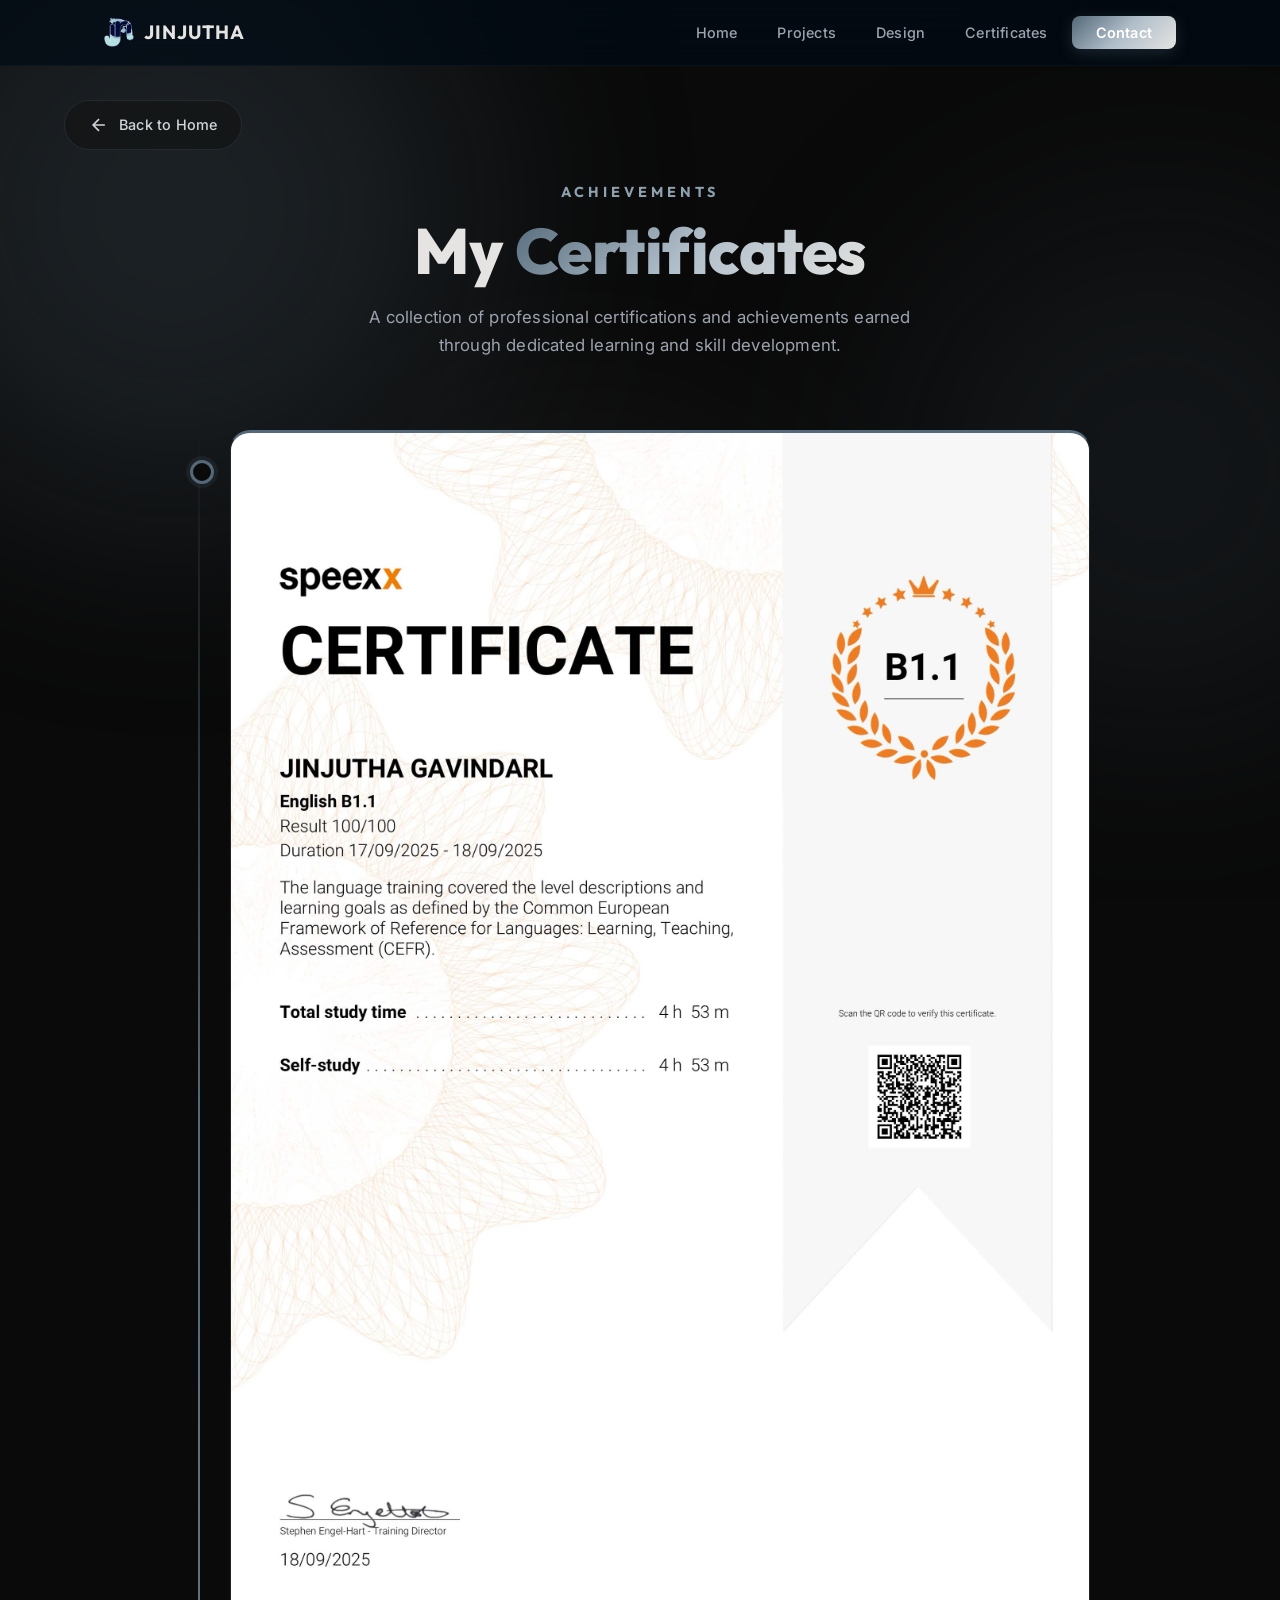
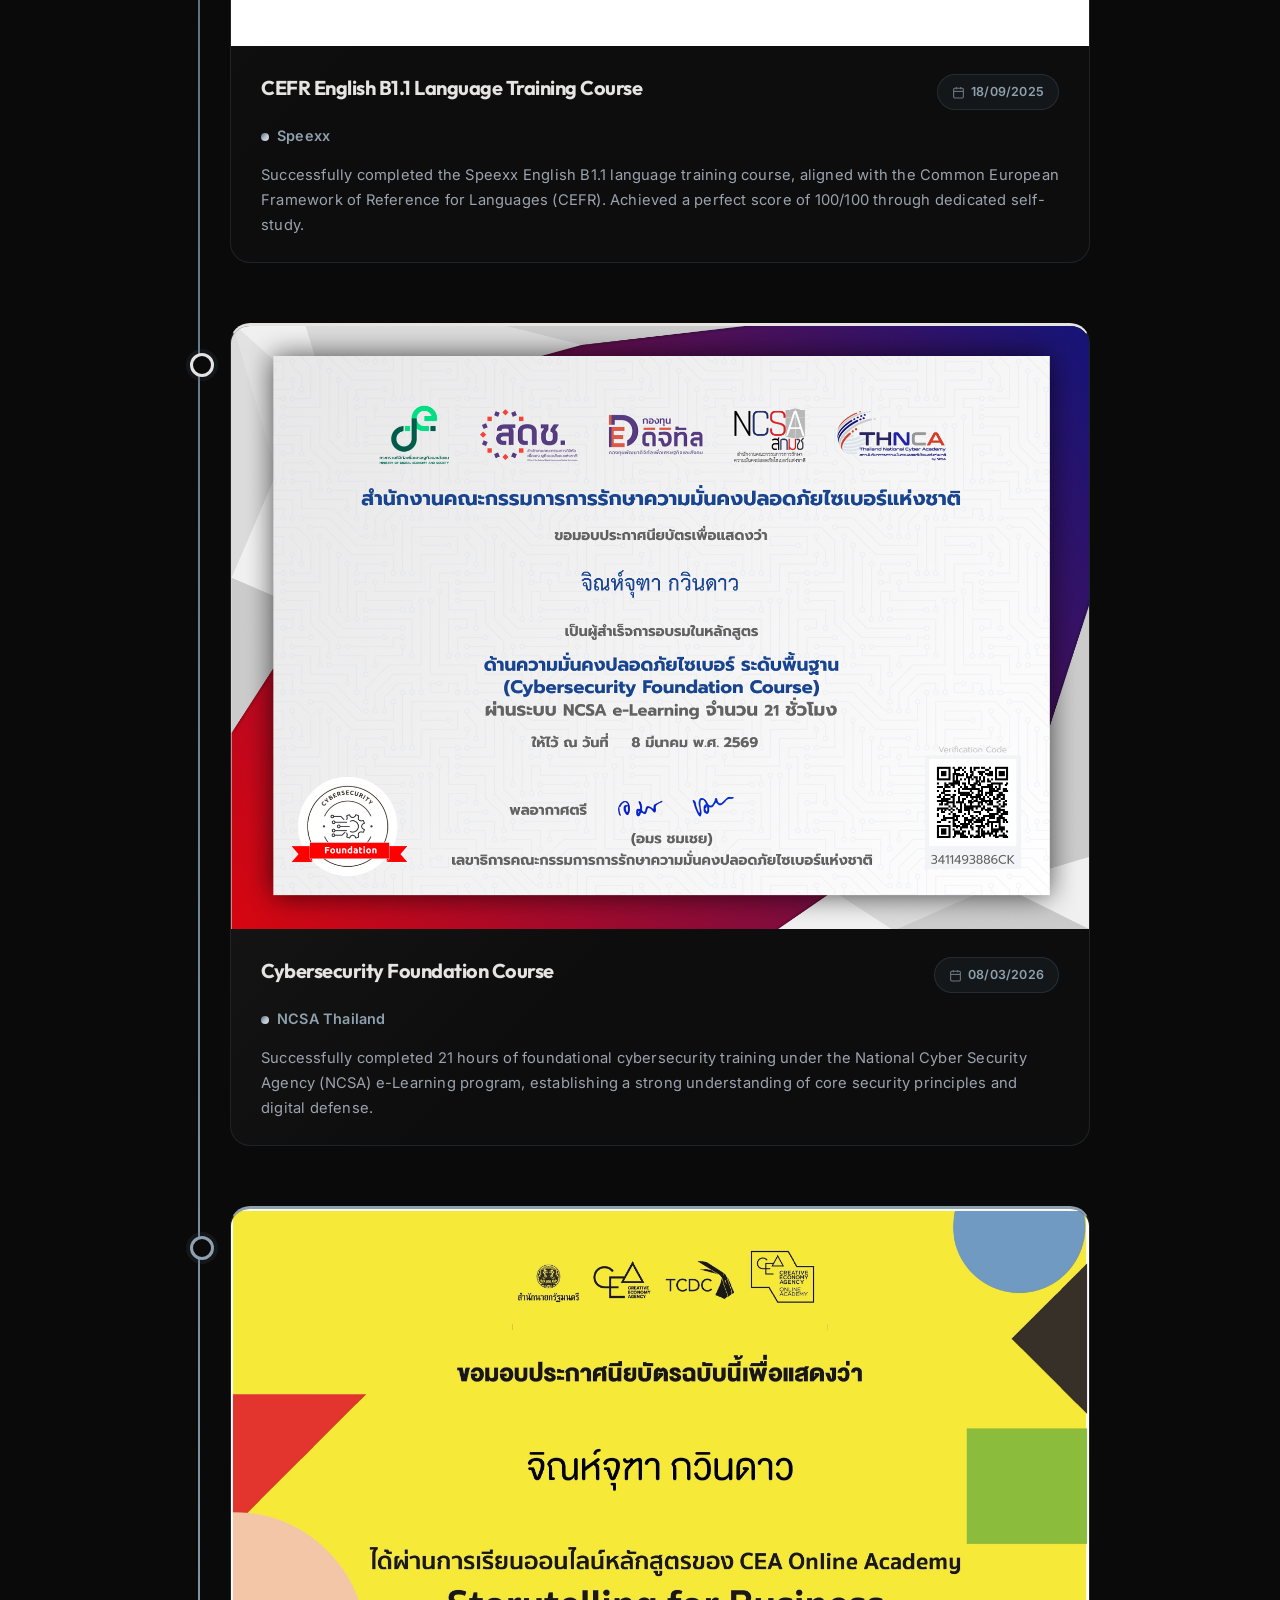
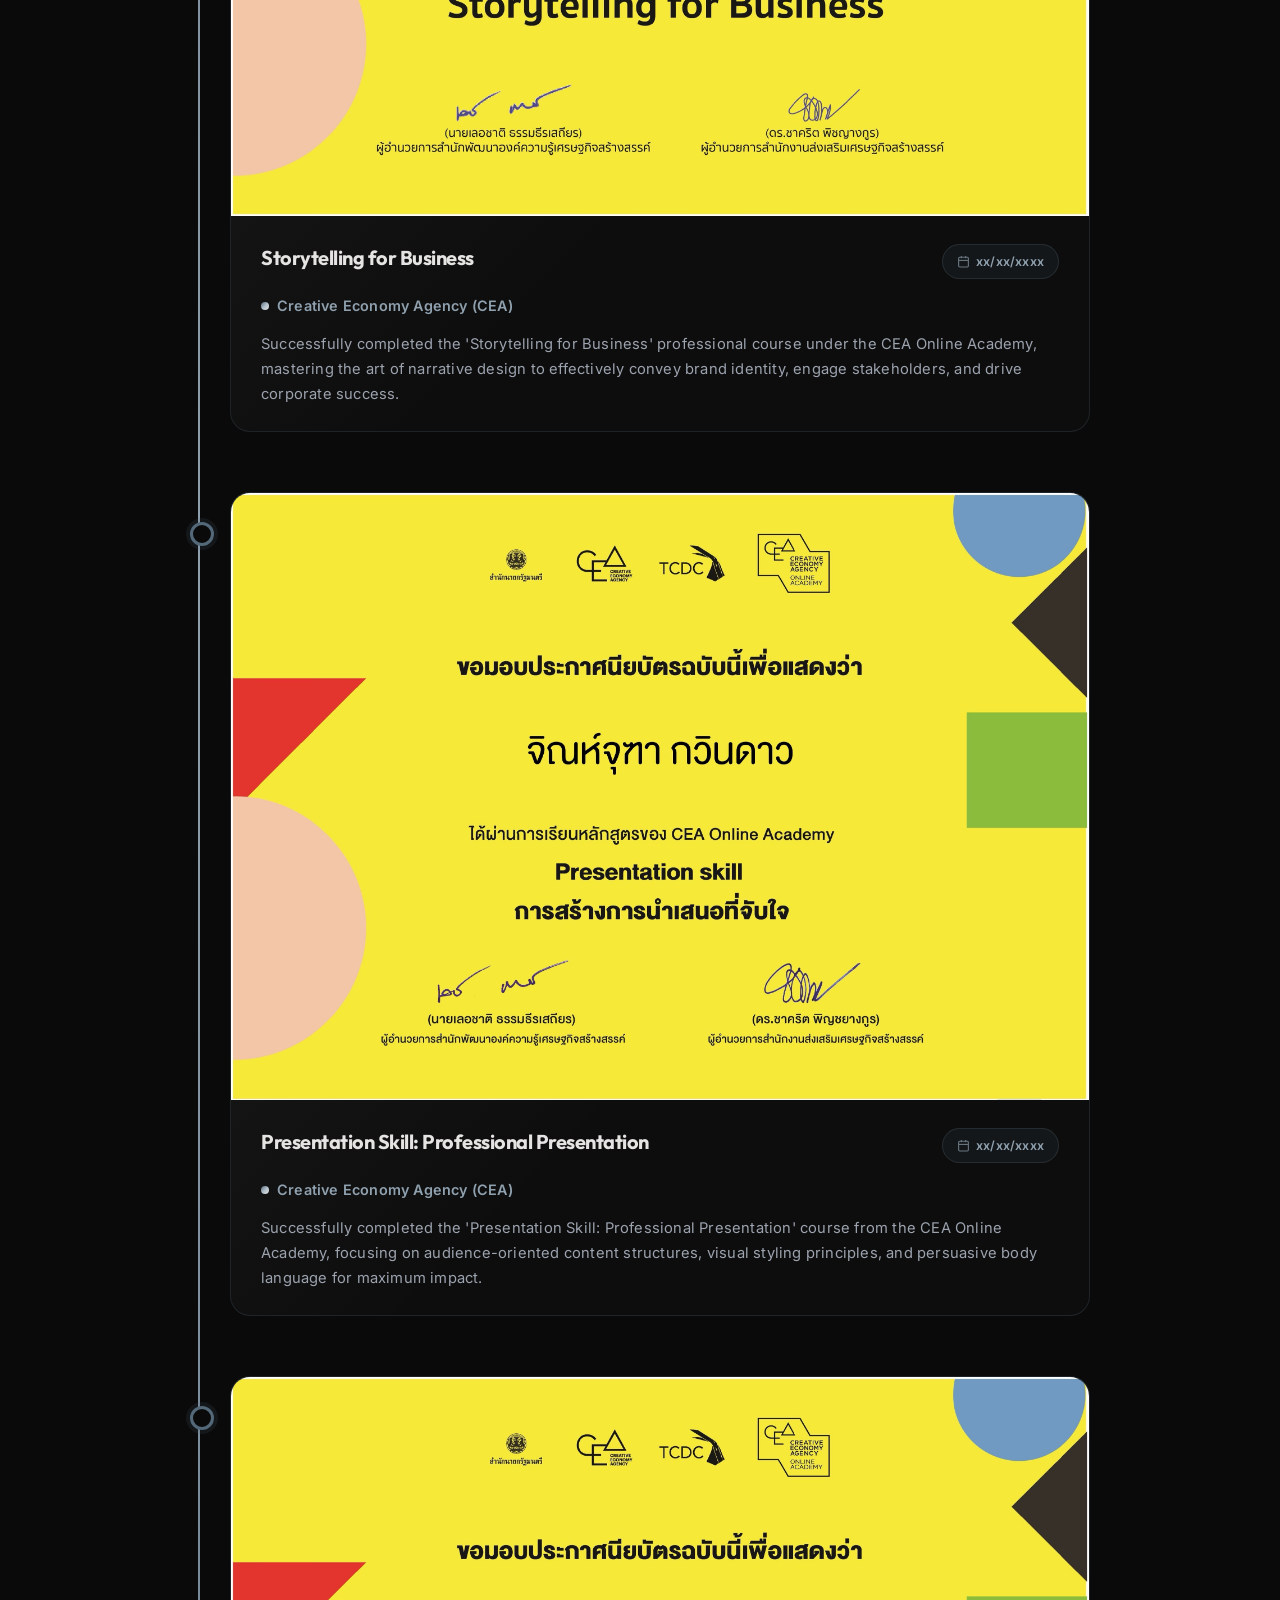
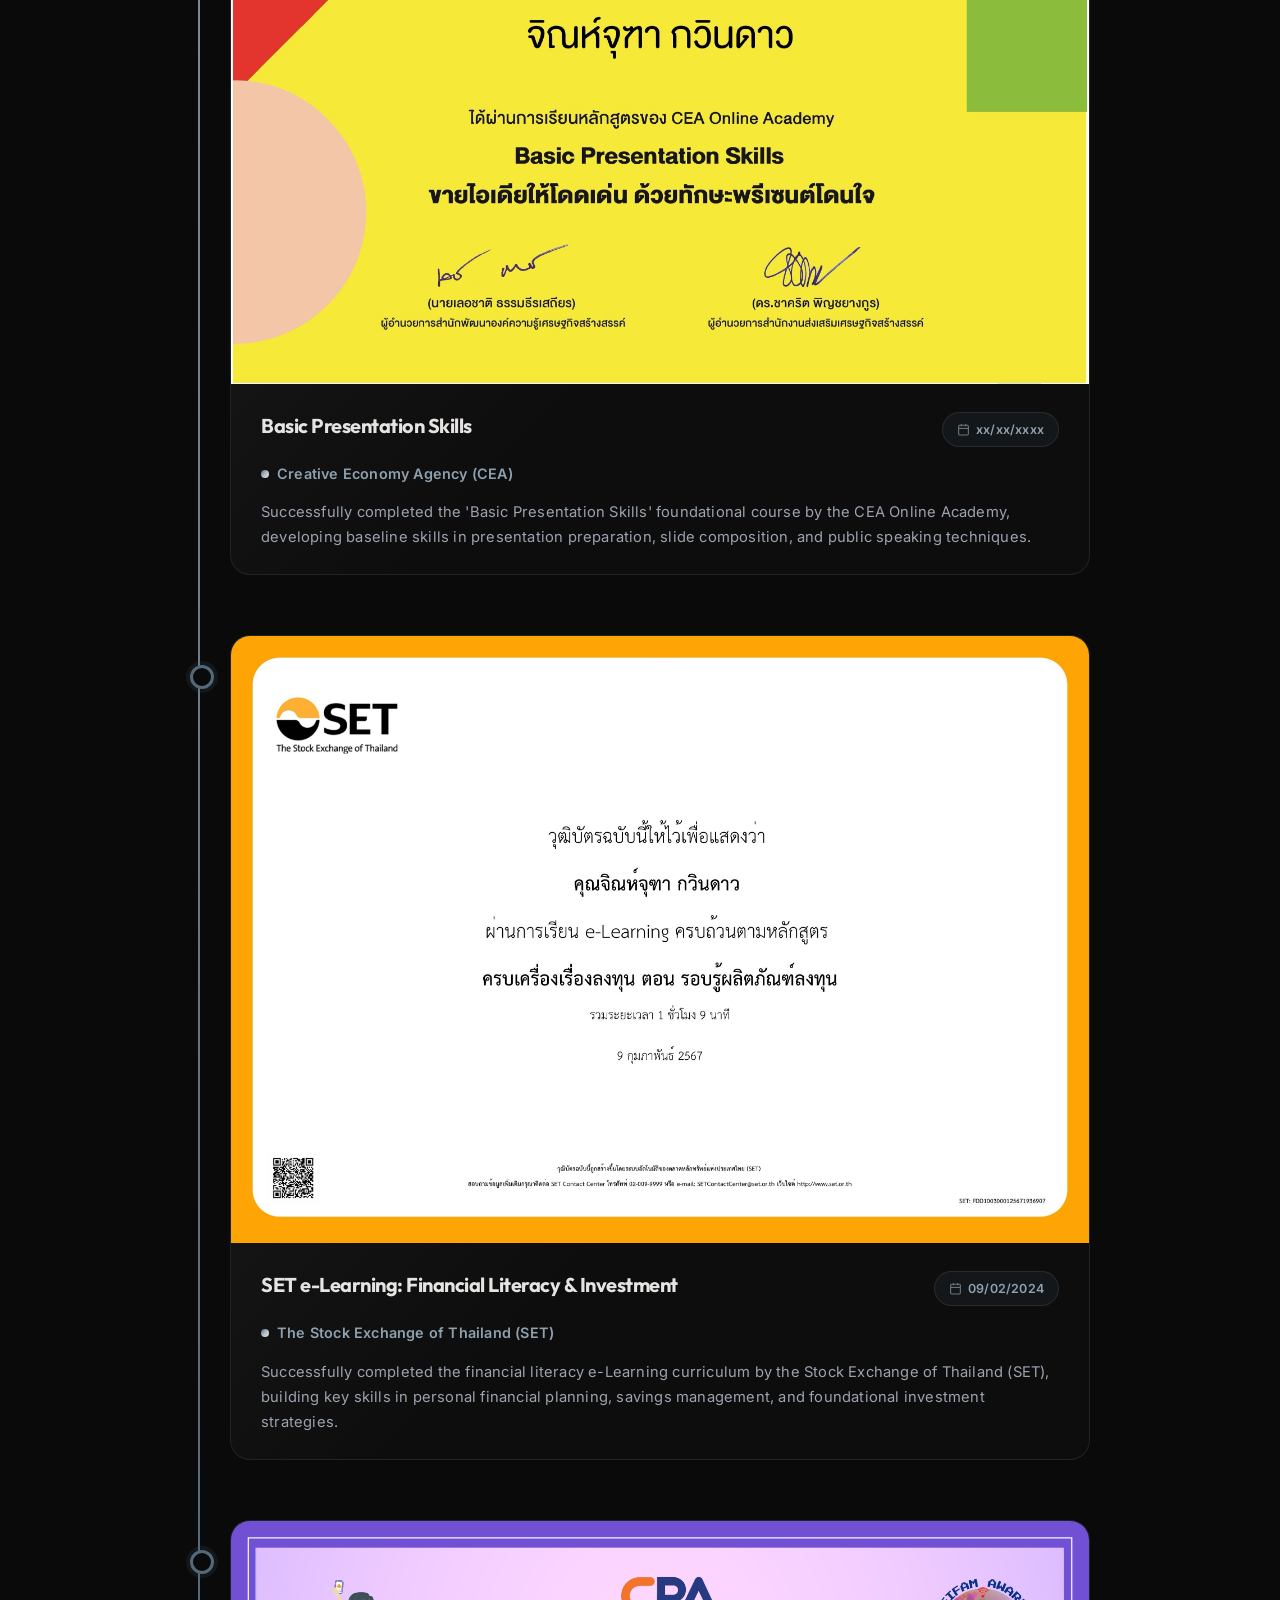
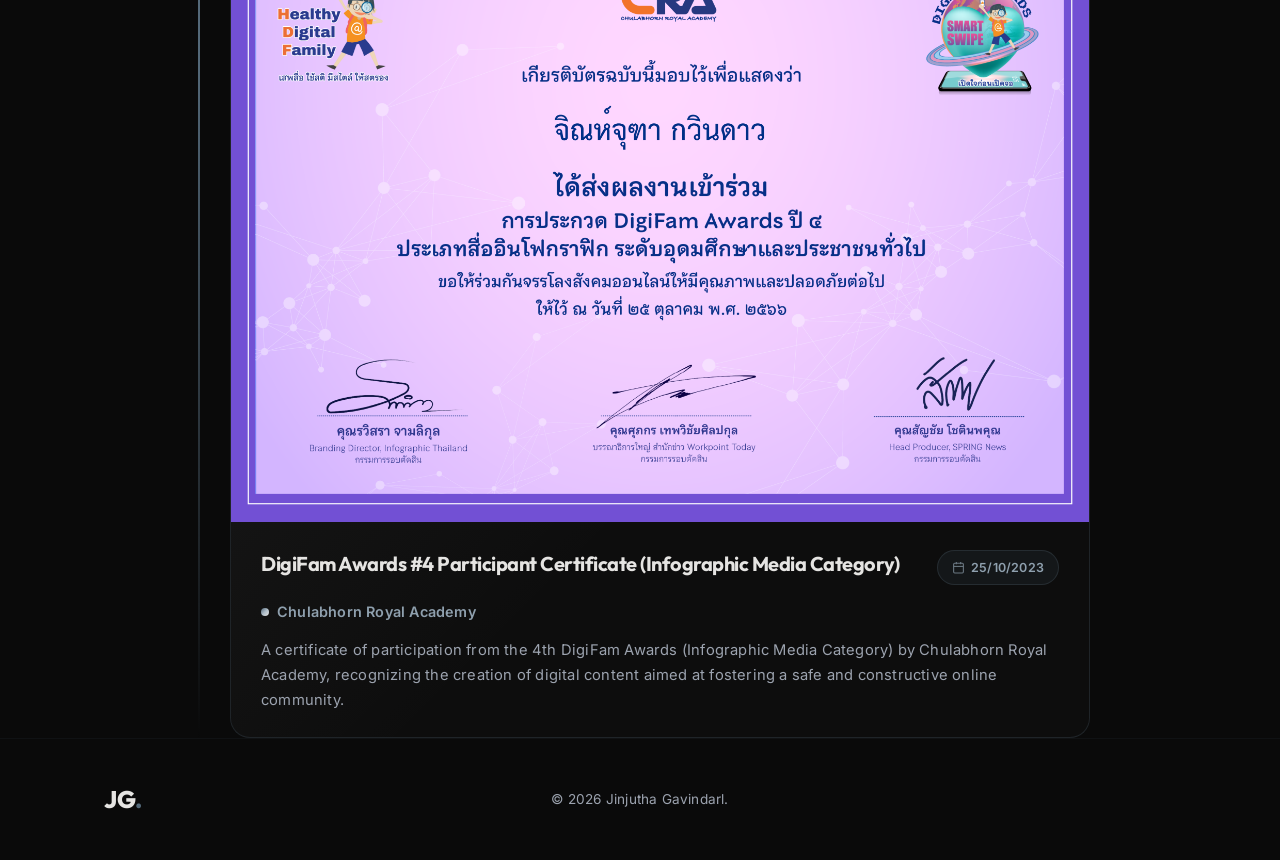
==== commit fedf2930: "fix update" ====
--- a/html/certificates.html
+++ b/html/certificates.html
@@ -10,9 +10,6 @@
     <link href="https://fonts.googleapis.com/css2?family=Outfit:wght@300;400;500;600;700;800&family=Inter:wght@300;400;500;600;700&display=swap" rel="stylesheet">
 </head>
 <body>
-    <!-- Custom Cursor -->
-    <div class="cursor-dot" id="cursor-dot"></div>
-    <div class="cursor-outline" id="cursor-outline"></div>
     <div class="bg-orbs">
         <div class="orb orb-1"></div>
         <div class="orb orb-2"></div>
